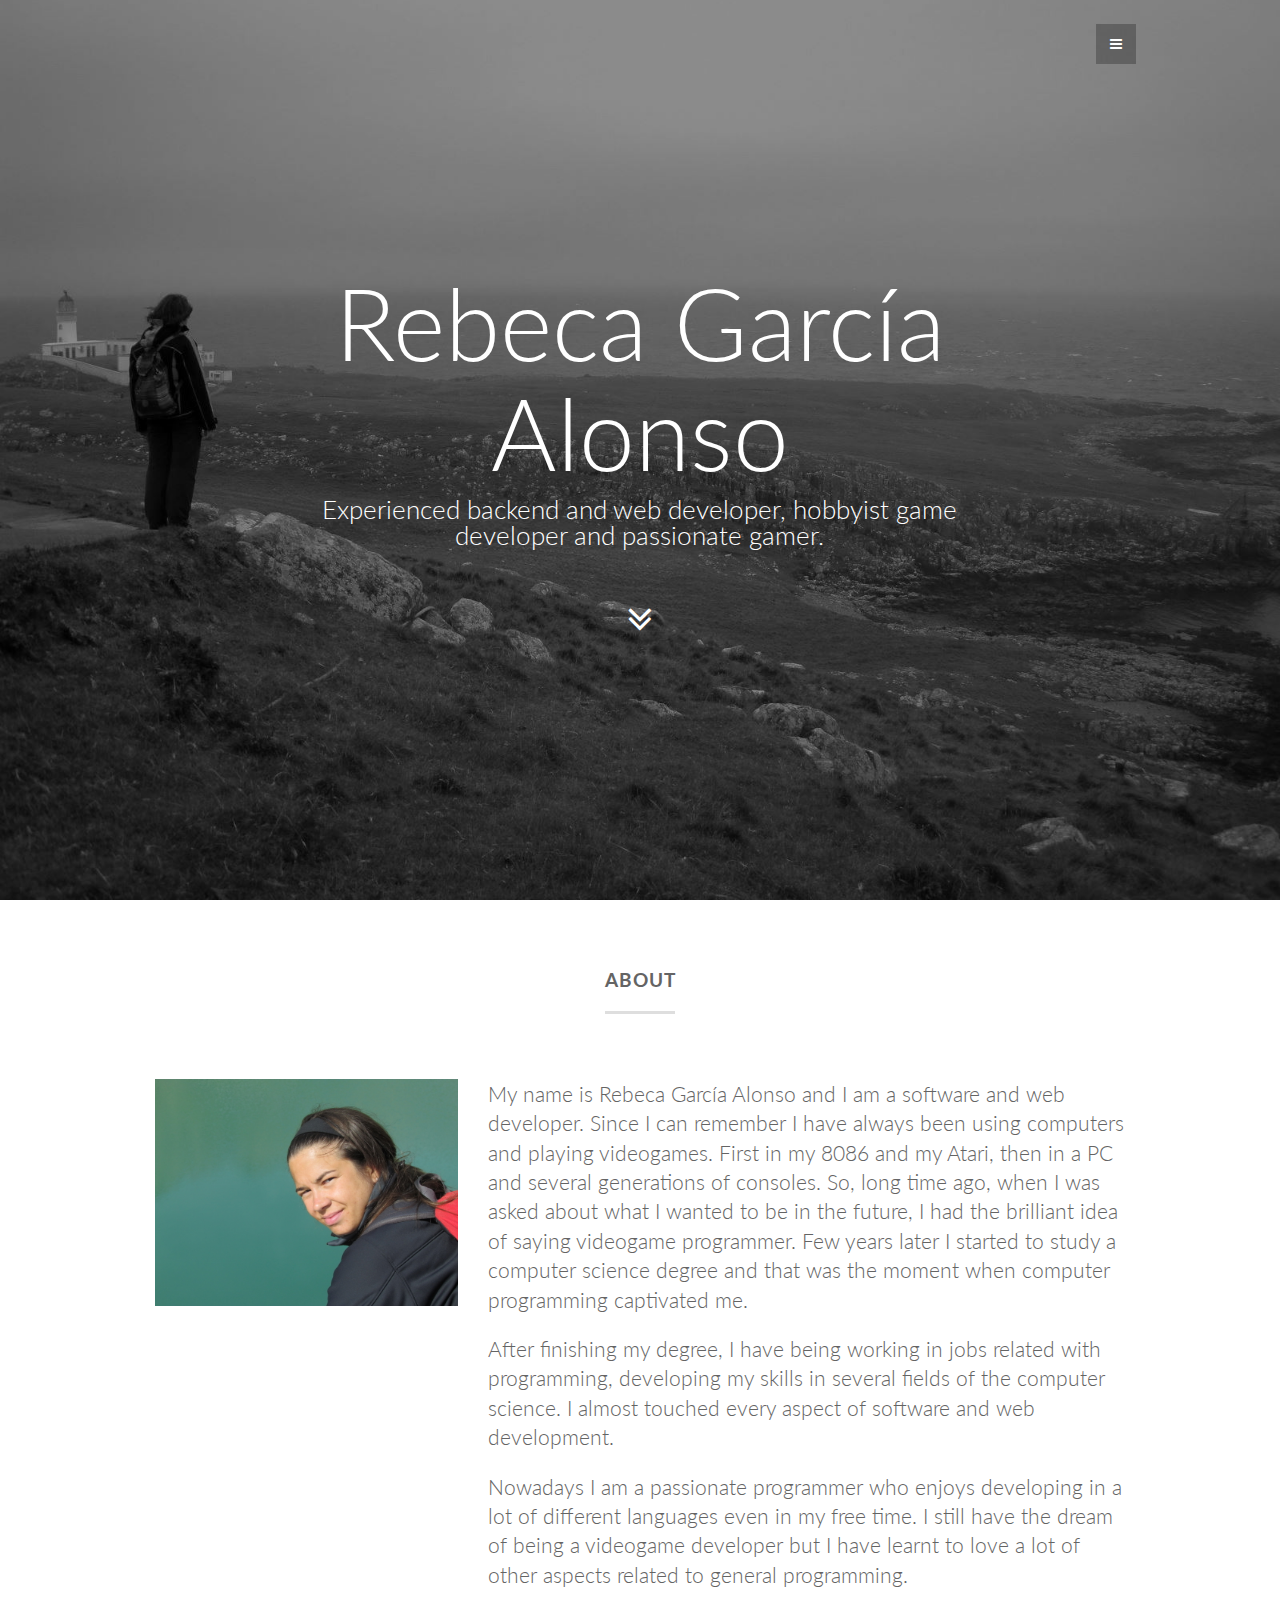
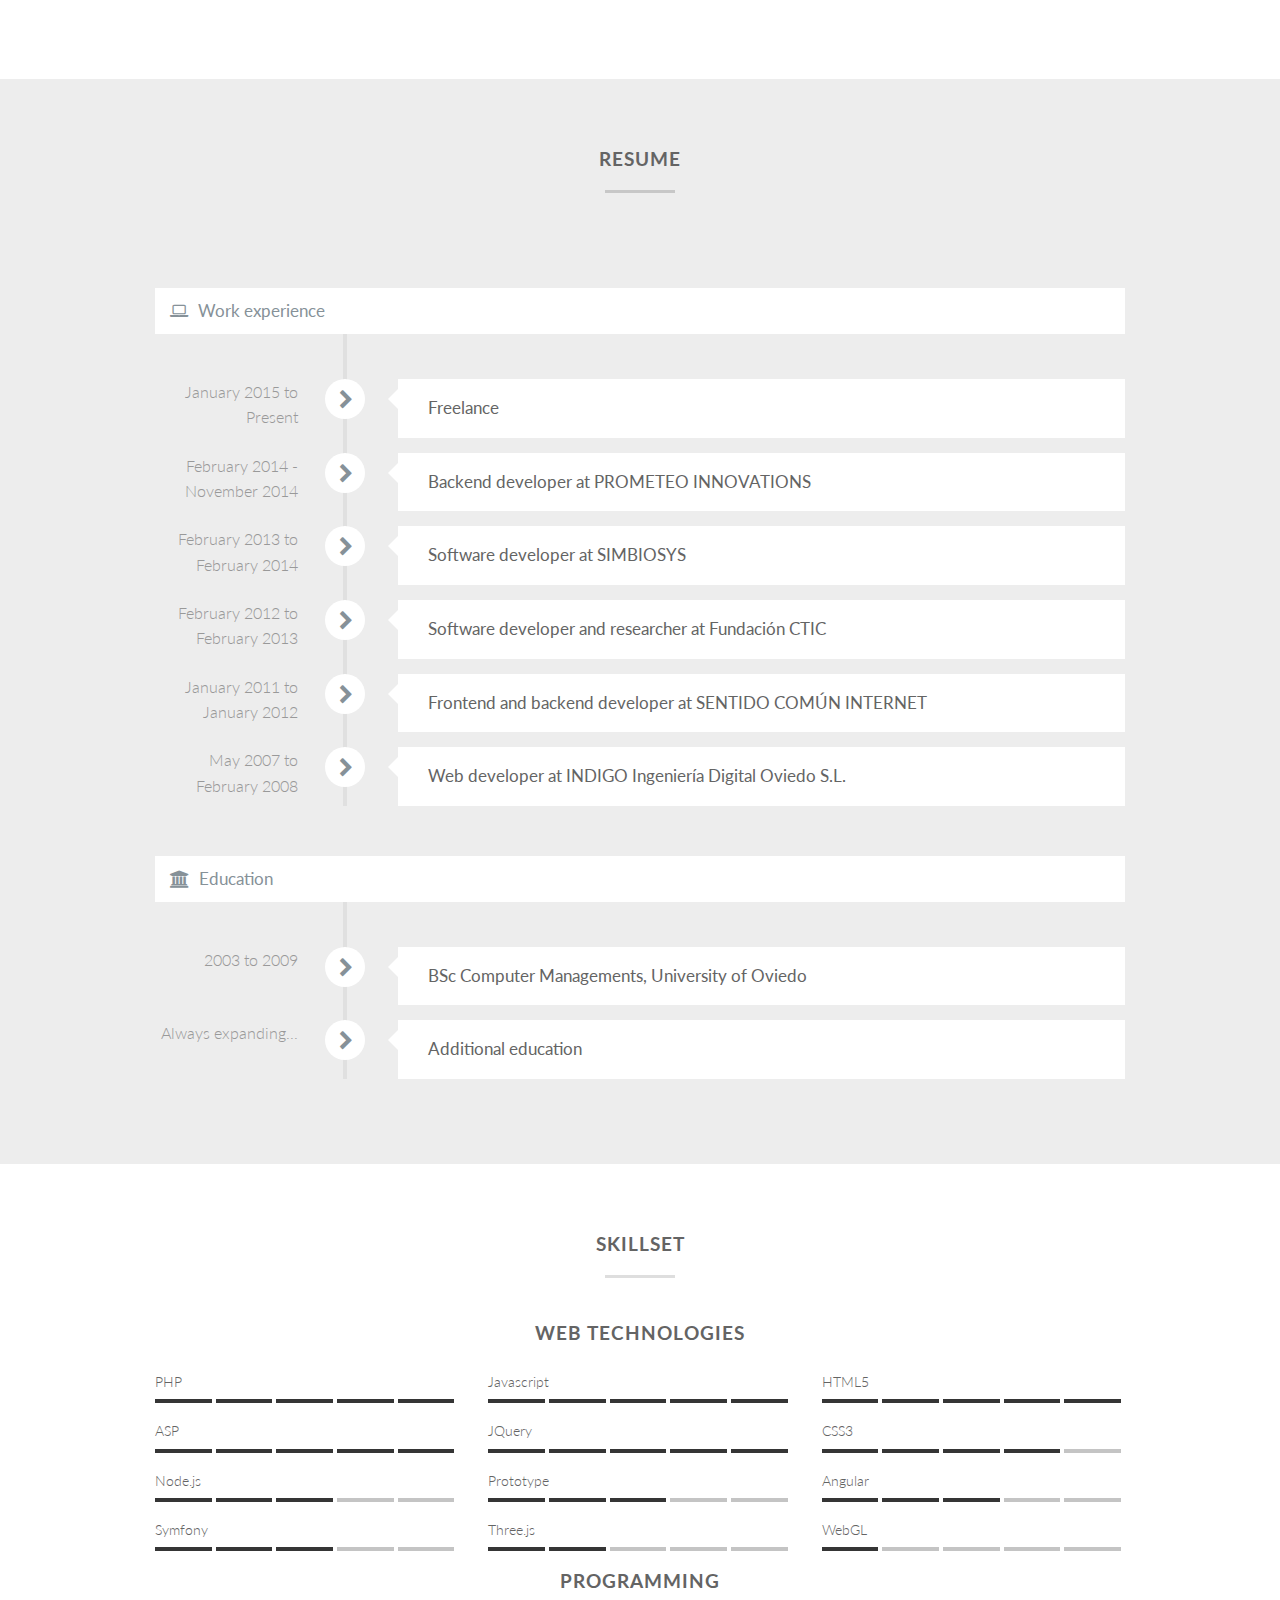
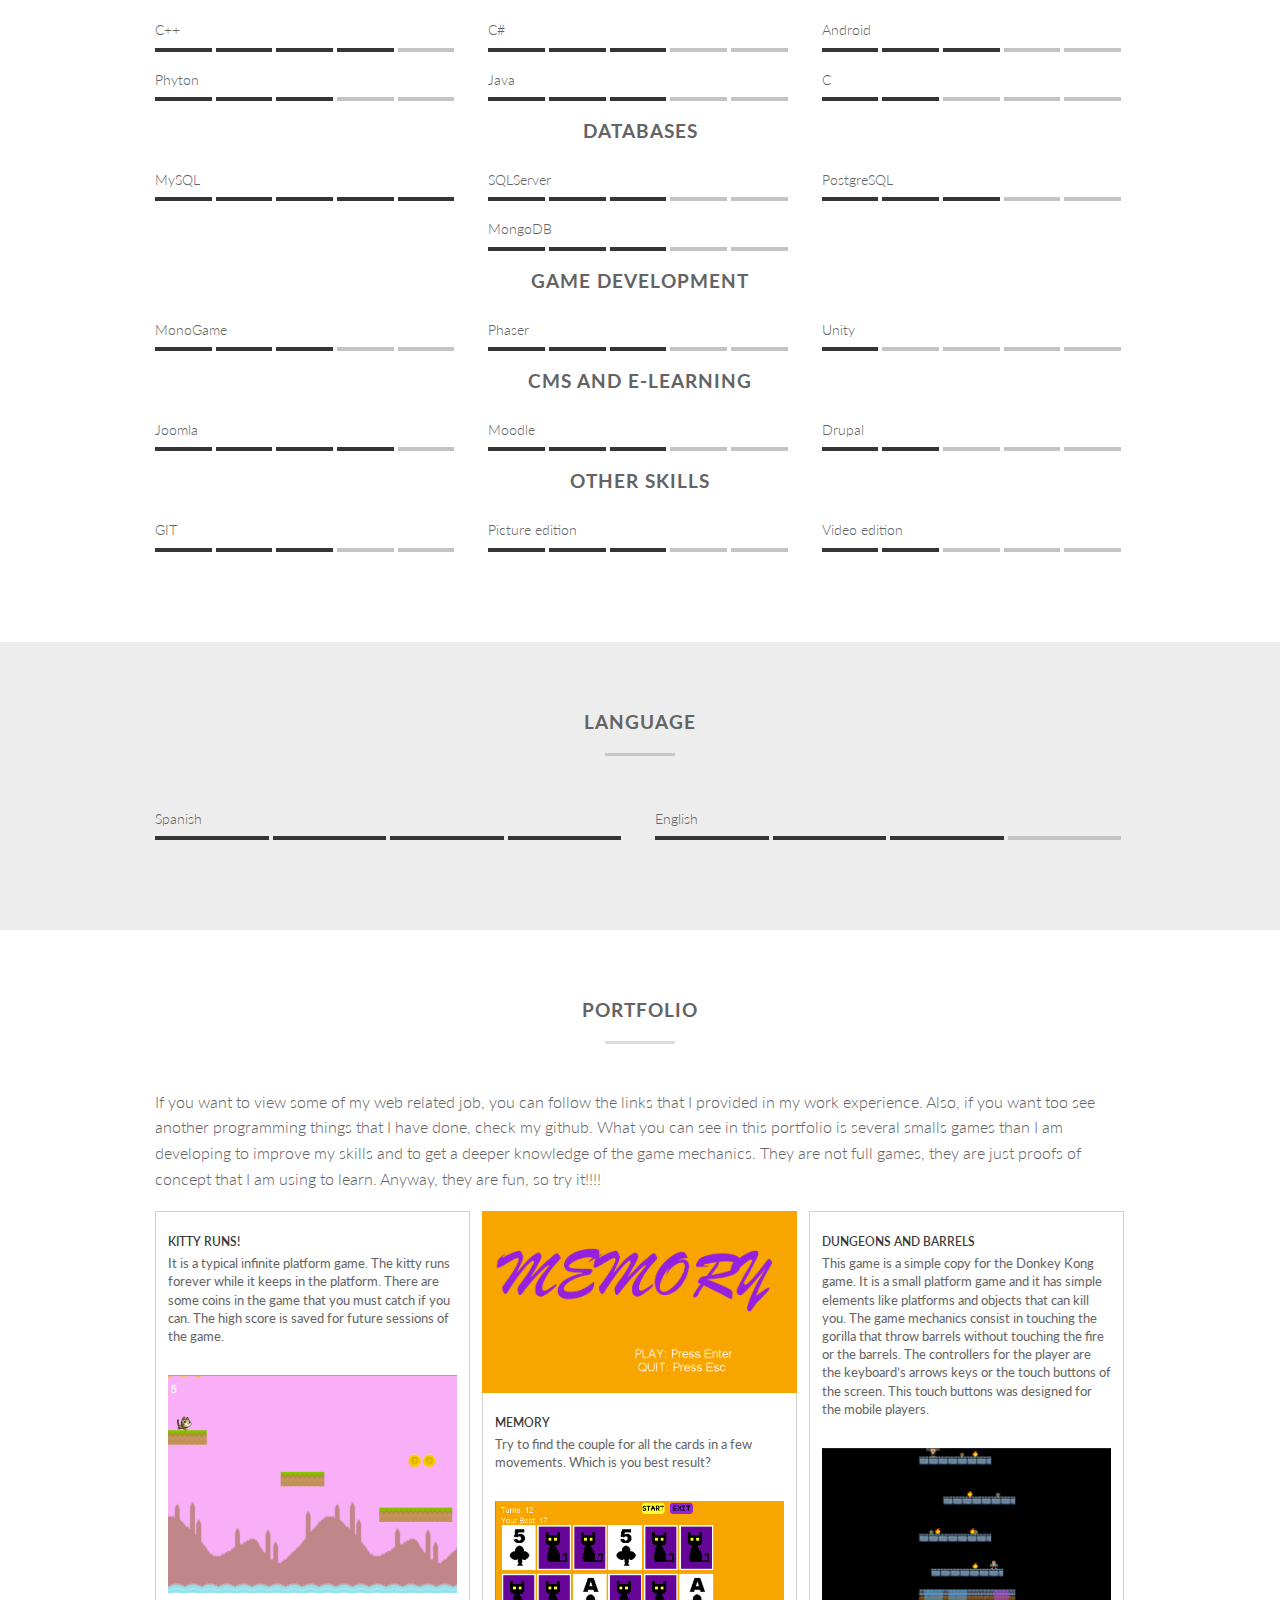
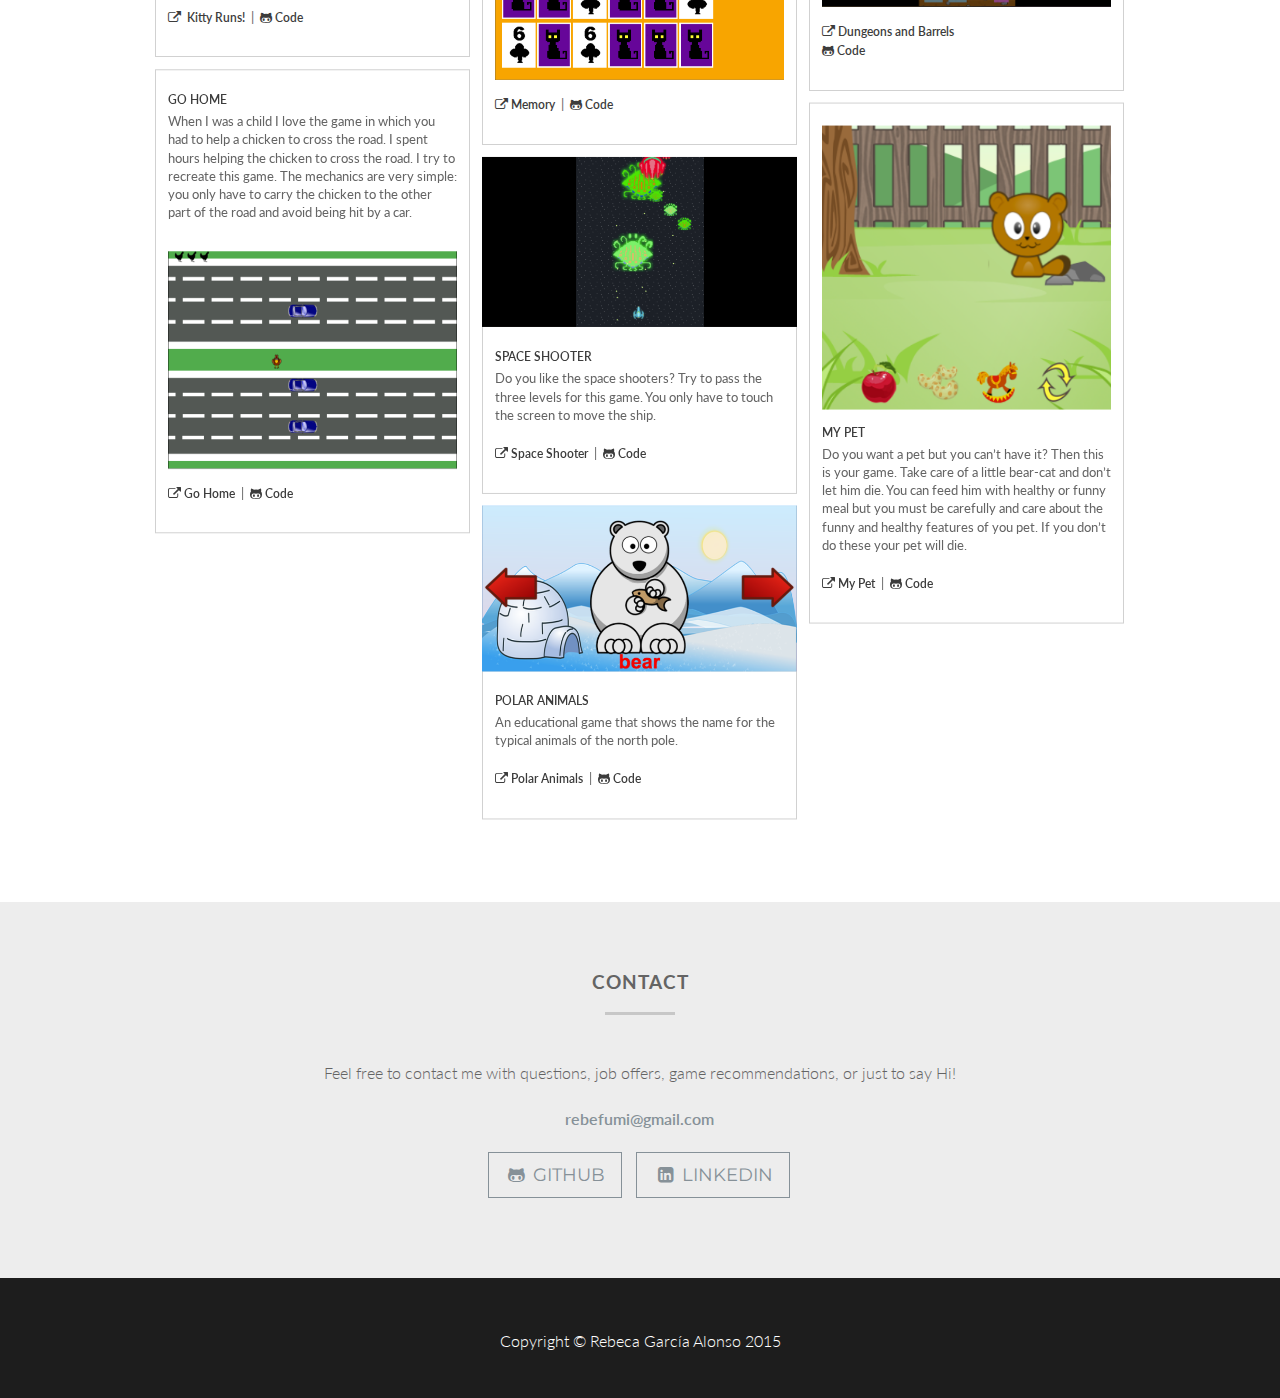
==== index.html @ d2afc7f6 "Portfolio section" ====
<!DOCTYPE html>
<html lang="en">

<head>
    <meta charset="utf-8">
    <meta http-equiv="X-UA-Compatible" content="IE=edge">
    <meta name="viewport" content="width=device-width, initial-scale=1">
    <meta name="description" content="">
    <meta name="author" content="">

    <title>Rebeca Garc&iacute;a Alonso Online CV</title>

    <!-- Bootstrap Core CSS -->
    <link href="css/bootstrap.min.css" rel="stylesheet">

    <!-- Custom CSS -->
    <link href="css/grayscale.css" rel="stylesheet">
    <link href="css/jasny-bootstrap.min.css" rel="stylesheet">

    <!-- Custom Fonts -->
    <link href="http://maxcdn.bootstrapcdn.com/font-awesome/4.3.0/css/font-awesome.min.css" rel="stylesheet"
          type="text/css">
    <link href="http://fonts.googleapis.com/css?family=Lora:400,700,400italic,700italic" rel="stylesheet"
          type="text/css">
    <link href="http://fonts.googleapis.com/css?family=Montserrat:400,700" rel="stylesheet" type="text/css">

    <!-- HTML5 Shim and Respond.js IE8 support of HTML5 elements and media queries -->
    <!-- WARNING: Respond.js doesn't work if you view the page via file:// -->
    <!--[if lt IE 9]>
    <script src="https://oss.maxcdn.com/libs/html5shiv/3.7.0/html5shiv.js"></script>
    <script src="https://oss.maxcdn.com/libs/respond.js/1.4.2/respond.min.js"></script>
    <![endif]-->
</head>

<body id="page-top" data-spy="scroll" data-target=".navbar-fixed-top">

<!-- Menu -->
<div class="navmenu navmenu-fixed-right offcanvas">
    <ul class="nav navmenu-nav">

        <li><a class="page-scroll" href="#main">Home</a></li>
        <li><a class="page-scroll" href="#about">About</a></li>
        <li><a class="page-scroll" href="#resume">Resume</a></li>
        <li><a class="page-scroll" href="#skills">Skills</a></li>
        <li><a class="page-scroll" href="#language">Language</a></li>
        <li><a class="page-scroll" href="#portfolio">Portfolio</a></li>
        <li><a class="page-scroll" href="#contact">Contact</a></li>

    </ul>
    <ul class="list-inline">
        <li><a href="https://es.linkedin.com/pub/rebeca-garc%C3%ADa-alonso/71/540/738" target="_blank"><i
                class="fa fa-linkedin"></i></a></li>
        <li><a href="https://github.com/rebefumi" target="_blank"><i class="fa fa-github"></i></a></li>
    </ul>
</div>


<!-- Intro Header -->
<header class="navbar intro-header">
    <div class="col-md-12">
        <a href="#" class="pull-right navbar-btn" id="menuToggle" data-toggle="offcanvas" data-target=".navmenu"
           data-canvas="body">
            <i class="fa fa-reorder"></i>
        </a>
    </div>

</header>

<!-- Main -->
<section class="main intro" id="main">
    <div class="intro-body">
        <div class="container">
            <div class="row">
                <div class="col-md-8 col-md-offset-2">
                    <h1 class="brand-heading">Rebeca García Alonso</h1>

                    <p class="intro-text">Experienced backend and web developer, hobbyist game developer and passionate
                        gamer.
                    </p>
                    <a href="#about" class="btn btn-circle page-scroll">
                        <i class="fa fa-angle-double-down animated"></i>
                    </a>
                </div>
            </div>
        </div>
    </div>
</section>

<!-- About -->
<section id="about" class="section section-solid-white">
    <div class="container">
        <div class="row">
            <div class="col-sm-12">
                <h3 class="section-title">About</h3>

                <div class="section-title-border"></div>
            </div>
        </div>

        <div class="row mt20">
            <div class="col-sm-4">
                <img src="img/about/1.JPG" class="img-responsive about-img"/>
            </div>
            <div class="col-sm-8">
                <p class="lead">
                    My name is Rebeca García Alonso and I am a software and web developer. Since I can remember I have
                    always been using computers and playing videogames. First in my 8086 and my Atari, then in a PC and
                    several generations of consoles. So, long time ago, when I was asked about what I wanted to be in
                    the future, I had the brilliant idea of saying videogame programmer. Few years later I started to
                    study a computer science degree and that was the moment when computer programming captivated me.
                </p>

                <p class="lead">
                    After finishing my degree, I have being working in jobs related with programming,
                    developing my
                    skills in several fields of the computer science. I almost touched every aspect of software and web
                    development.
                </p>

                <p class="lead">
                    Nowadays I am a passionate programmer who enjoys developing in a lot of different languages even in
                    my free time. I still have the dream of being a videogame developer but I have learnt to love a lot
                    of other aspects related to general programming.
                </p>
            </div>
        </div>
    </div>
</section>


<!-- Resume -->
<section id="resume" class="section section-solid">
    <div class="container">
        <div class="row">
            <div class="col-sm-12">
                <h3 class="section-title">Resume</h3>

                <div class="section-title-border"></div>
            </div>
        </div>
        <div class="row">
            <div class="col-sm-12">
                <ul class="timeline mt50">
                    <li>
                        <h3 class="tl-heading"><i class="fa fa-laptop"></i> Work experience</h3>
                    </li>
                    <li>
                        <time class="tl-time"><span>January 2015 to Present</span></time>
                        <div class="tl-icon" data-toggle="collapse" data-target="#toggle-0"><i
                                class="fa fa-chevron-right"></i></div>
                        <div class="tl-label">
                            <h4 data-toggle="collapse" data-target="#toggle-0">Freelance</h4>

                            <p id="toggle-0" class="collapse">
                                - <a href="http://virtuastur.com/" target="_blank">Virtuastur</a>: company involved in
                                virtual tours.<br>
                                Responsabilities: Integration with the front end, and development of the administration
                                side, using PHP.<br>
                                - <a href="http://www.efesoabogados.es/" target="_blank">Efeso abogados</a>: law firm
                                main web. <br> Responsibilities: Maintenance of the web page using HTML and Javascript.
                            </p>
                        </div>
                    </li>
                    <li>
                        <time class="tl-time"><span>February 2014 - November 2014</span></time>
                        <div class="tl-icon" data-toggle="collapse" data-target="#toggle-1"><i
                                class="fa fa-chevron-right"></i></div>
                        <div class="tl-label">
                            <h4 data-toggle="collapse" data-target="#toggle-1">Backend developer at
                                PROMETEO
                                INNOVATIONS</h4>

                            <p id="toggle-1" class="collapse">
                                <a href="http://www.prometeoinnovations.com" target="_blank">Company web</a><br>
                                Responsibilities: <br>
                                - Backend development with PHP and Symfony of a system that automatically creates
                                mobile applications. </p>
                        </div>
                    </li>
                    <li>
                        <time class="tl-time"><span>February 2013 to February 2014</span></time>
                        <div class="tl-icon" data-toggle="collapse" data-target="#toggle-2"><i
                                class="fa fa-chevron-right"></i></div>
                        <div class="tl-label">
                            <h4 data-toggle="collapse" data-target="#toggle-2">Software developer at
                                SIMBIOSYS
                            </h4>

                            <p id="toggle-2" class="collapse">
                                <a href="http://www.simbiosys.es/" target="_blank">Company web</a><br>
                                Responsabilities:<br>
                                - Web site of the Principado de Asturias Public TV and Radio Channel <a
                                    href="http://www.rtpa.es/" target="_blank">http://www.rtpa.es/</a><br>
                                Backend developed in PHP (Web Services).<br>
                                Client business logic with Javascript (JQuery).<br>
                                - Labcitycar <a href="http://www.labcitycar.info/" target="_blank">http://www.labcitycar.info/</a>:<br>
                                Customization of the e-learning platform Moodle, with the target of fitting the needs of
                                efficient driving lessons.<br>
                                Research and development of a system oriented to fix the GPS errors in car routes.
                                Developed with PHP and C. <br>
                                - Development of the corporative CMS using PHP.</p>
                        </div>
                    </li>
                    <li>
                        <time class="tl-time"><span>February 2012 to February 2013</span></time>
                        <div class="tl-icon" data-toggle="collapse" data-target="#toggle-3"><i
                                class="fa fa-chevron-right"></i></div>
                        <div class="tl-label">
                            <h4 data-toggle="collapse" data-target="#toggle-3">Software developer
                                and researcher at Fundación CTIC
                            </h4>

                            <p id="toggle-3" class="collapse">
                                <a href="http://www.fundacionctic.org" target="_blank">Company web</a><br>
                                Semantic Web Unit in the R&D Department.<br>
                                Resonsabilities:<br>
                                - Research about device independent visualization of statistical and
                                geographical information in HTML5 using several technologies and libraries: SVG, WebGL,
                                GoogleCharts,
                                GoogleMaps, Javascript, JQuery, Grails, HighCharts and D3.js<br>
                                - Development of the Tapinos project. Public repository: <a
                                    href="https://bitbucket.org/fundacionctic/tapinos-js" target="_blank">Tapinos</a>
                            </p>
                        </div>
                    </li>
                    <li>
                        <time class="tl-time"><span>January 2011 to January 2012</span></time>
                        <div class="tl-icon" data-toggle="collapse" data-target="#toggle-4"><i
                                class="fa fa-chevron-right"></i></div>
                        <div class="tl-label">
                            <h4 data-toggle="collapse" data-target="#toggle-4">Frontend and backend
                                developer at SENTIDO COMÚN
                                INTERNET
                            </h4>

                            <p id="toggle-4" class="collapse"><a href="http://www.sentidocomun.es/" target="_blank">Company
                                Web</a><br>
                                Responsabilities: Development and support of the real-state web portal for an important
                                bank (<a href="http://www.casaktua.com/" target="_blank">http://www.casaktua.com/</a>)
                                and its Intranet,
                                using ASP.<br>
                                Also development and support in other sites, as:<br>
                                <a href="http://www.mesenainmobiliaria.com/"
                                   target="_blank">http://www.mesenainmobiliaria.com/</a><br>
                                <a href="http://pjob.com/"
                                   target="_blank">http://pjob.com/</a>
                            </p>
                        </div>
                    </li>
                    <li>
                        <time class="tl-time"><span>May 2007 to February 2008</span></time>
                        <div class="tl-icon" data-toggle="collapse" data-target="#toggle-5"><i
                                class="fa fa-chevron-right"></i></div>
                        <div class="tl-label">
                            <h4 data-toggle="collapse" data-target="#toggle-5">Web developer at
                                INDIGO Ingeniería
                                Digital Oviedo S.L.</h4>

                            <p id="toggle-5" class="collapse"><a href="http://www.indigo.es/web/index.htm"
                                                                 target="_blank">Company web</a><br>
                                Responsibilities: Web sites development using PHP and Joomla.<br> For instance:
                                <a href="http://www.kiasa.es/"
                                   target="_blank">http://www.kiasa.es/</a></p>
                        </div>
                    </li>
                </ul>
                <ul class="timeline mt50">
                    <li>
                        <h3 class="tl-heading"><i class="fa fa-university"></i> Education</h3>
                    </li>
                    <li id="item-6">
                        <time class="tl-time"><span>2003 to 2009</span></time>
                        <div class="tl-icon" data-toggle="collapse" data-target="#toggle-6"><i
                                class="fa fa-chevron-right"></i></div>
                        <div class="tl-label">
                            <h4 data-toggle="collapse" data-target="#toggle-6">BSc Computer
                                Managements, University of Oviedo</h4>

                            <p id="toggle-6" class="collapse">Thesis: "Development of a Web application for students
                                self-assessment with interactive multiple choice test"</p>
                        </div>
                    </li>
                    <li>
                        <time class="tl-time"><span>Always expanding...</span></time>
                        <div class="tl-icon" data-toggle="collapse" data-target="#toggle-7"><i
                                class="fa fa-chevron-right"></i></div>
                        <div class="tl-label">
                            <h4 data-toggle="collapse" data-target="#toggle-7">Additional
                                education</h4>

                            <p id="toggle-7" class="collapse">
                                2015: Beginning Game Programming with C# (12 weeks), taught by Coursera, University of
                                Colorado System
                                <br>2015: Maps and the Geospatial Revolution (5 weeks), taught by Coursera,The
                                Pennsylvania State University
                                <br>2015: Programming Mobile Services for Android Handheld Systems: Concurrency (6
                                weeks), taught by Coursera, Vandelbilt University
                                <br>2015: An Introduction to Interactive Programming in Python (9 weeks), taught by
                                Coursera, Rice University
                                <br>2014: Programming Mobile Applications for Android Handheld Systems (8 weeks), taught
                                by Coursera, University of Maryland
                                <br>2014: Gamification (10 weeks), taught by Coursera, The Pennsylvania State
                                University.
                                <br>2014: Videogames Desing and Gamification (6 weeks), taught by Miriada X Online
                                Education.
                                <br>2013: PhoneGap Development (20 hours), taught by Nacho Marín.
                                <br>2013: Android Applications Development (10 weeks), taught by Miriada X Online
                                Education.
                                <br>2012: MongoBD Development (6 weeks), taught by 10gen Education.
                                <br>2006: Videogame Lab, taught by Javier Reyes, University of Oviedo
                                <br>2006: Course on Internet new generation, University of Oviedo (45h)
                                <br>2006: Educational videogame creation, University of Oviedo (45h)
                                <br>2005: Mathematics applied outside of the classroom, University of Oviedo (45 h)
                                <br>2004: Graphic videogame programming Course under MSDIRECTX9/C++, University of
                                Oviedo (45 h)
                                <br>2004: Vectorial graphics in multimedia surrounding with Macromedia Flash, University
                                of Oviedo (45 h)
                                <br>2002: Human Machine Interface (HMI) in web engineering (using Macromedia
                                Dreamweaver), University of Oviedo (45 h)
                                <br>2002: Businessman workshop, Gijón town hall
                            </p>
                        </div>
                    </li>
                </ul>
            </div>
        </div>
    </div>
</section>

<!-- Skills -->
<section id="skills" class="section section-solid-white">
    <div class="container">
        <div class="row">
            <div class="col-sm-12">
                <h3 class="section-title">Skillset</h3>

                <div class="section-title-border"></div>
            </div>
        </div>
        <div class="row">
            <h4 class="section-title">Web Technologies</h4>

            <div class="col-sm-4">
                <h5>PHP</h5>

                <div class="skill-bar">
                    <div class="skill-on"></div>
                    <div class="skill-on"></div>
                    <div class="skill-on"></div>
                    <div class="skill-on"></div>
                    <div class="skill-on"></div>
                </div>

                <h5>ASP</h5>

                <div class="skill-bar">
                    <div class="skill-on"></div>
                    <div class="skill-on"></div>
                    <div class="skill-on"></div>
                    <div class="skill-on"></div>
                    <div class="skill-on"></div>
                </div>

                <h5>Node.js</h5>

                <div class="skill-bar">
                    <div class="skill-on"></div>
                    <div class="skill-on"></div>
                    <div class="skill-on"></div>
                    <div class="skill-off"></div>
                    <div class="skill-off"></div>
                </div>

                <h5>Symfony</h5>

                <div class="skill-bar">
                    <div class="skill-on"></div>
                    <div class="skill-on"></div>
                    <div class="skill-on"></div>
                    <div class="skill-off"></div>
                    <div class="skill-off"></div>
                </div>

            </div>
            <div class="col-sm-4">
                <h5>Javascript</h5>

                <div class="skill-bar">
                    <div class="skill-on"></div>
                    <div class="skill-on"></div>
                    <div class="skill-on"></div>
                    <div class="skill-on"></div>
                    <div class="skill-on"></div>
                </div>

                <h5>JQuery</h5>

                <div class="skill-bar">
                    <div class="skill-on"></div>
                    <div class="skill-on"></div>
                    <div class="skill-on"></div>
                    <div class="skill-on"></div>
                    <div class="skill-on"></div>
                </div>


                <h5>Prototype</h5>

                <div class="skill-bar">
                    <div class="skill-on"></div>
                    <div class="skill-on"></div>
                    <div class="skill-on"></div>
                    <div class="skill-off"></div>
                    <div class="skill-off"></div>
                </div>

                <h5>Three.js</h5>

                <div class="skill-bar">
                    <div class="skill-on"></div>
                    <div class="skill-on"></div>
                    <div class="skill-off"></div>
                    <div class="skill-off"></div>
                    <div class="skill-off"></div>
                </div>

            </div>
            <div class="col-sm-4">
                <h5>HTML5</h5>

                <div class="skill-bar">
                    <div class="skill-on"></div>
                    <div class="skill-on"></div>
                    <div class="skill-on"></div>
                    <div class="skill-on"></div>
                    <div class="skill-on"></div>
                </div>

                <h5>CSS3</h5>

                <div class="skill-bar">
                    <div class="skill-on"></div>
                    <div class="skill-on"></div>
                    <div class="skill-on"></div>
                    <div class="skill-on"></div>
                    <div class="skill-off"></div>
                </div>

                <h5>Angular</h5>

                <div class="skill-bar">
                    <div class="skill-on"></div>
                    <div class="skill-on"></div>
                    <div class="skill-on"></div>
                    <div class="skill-off"></div>
                    <div class="skill-off"></div>
                </div>


                <h5>WebGL</h5>

                <div class="skill-bar">
                    <div class="skill-on"></div>
                    <div class="skill-off"></div>
                    <div class="skill-off"></div>
                    <div class="skill-off"></div>
                    <div class="skill-off"></div>
                </div>
            </div>
        </div>
        <div class="row">
            <h4 class="section-title">Programming</h4>

            <div class="col-sm-4">
                <h5>C++</h5>

                <div class="skill-bar">
                    <div class="skill-on"></div>
                    <div class="skill-on"></div>
                    <div class="skill-on"></div>
                    <div class="skill-on"></div>
                    <div class="skill-off"></div>
                </div>

                <h5>Phyton</h5>

                <div class="skill-bar">
                    <div class="skill-on"></div>
                    <div class="skill-on"></div>
                    <div class="skill-on"></div>
                    <div class="skill-off"></div>
                    <div class="skill-off"></div>
                </div>
            </div>
            <div class="col-sm-4">
                <h5>C#</h5>

                <div class="skill-bar">
                    <div class="skill-on"></div>
                    <div class="skill-on"></div>
                    <div class="skill-on"></div>
                    <div class="skill-off"></div>
                    <div class="skill-off"></div>
                </div>

                <h5>Java</h5>

                <div class="skill-bar">
                    <div class="skill-on"></div>
                    <div class="skill-on"></div>
                    <div class="skill-on"></div>
                    <div class="skill-off"></div>
                    <div class="skill-off"></div>
                </div>
            </div>
            <div class="col-sm-4">
                <h5>Android</h5>

                <div class="skill-bar">
                    <div class="skill-on"></div>
                    <div class="skill-on"></div>
                    <div class="skill-on"></div>
                    <div class="skill-off"></div>
                    <div class="skill-off"></div>
                </div>

                <h5>C</h5>

                <div class="skill-bar">
                    <div class="skill-on"></div>
                    <div class="skill-on"></div>
                    <div class="skill-off"></div>
                    <div class="skill-off"></div>
                    <div class="skill-off"></div>
                </div>

            </div>
        </div>
        <div class="row">
            <h4 class="section-title">Databases</h4>

            <div class="col-sm-4">
                <h5>MySQL</h5>

                <div class="skill-bar">
                    <div class="skill-on"></div>
                    <div class="skill-on"></div>
                    <div class="skill-on"></div>
                    <div class="skill-on"></div>
                    <div class="skill-on"></div>
                </div>
            </div>
            <div class="col-sm-4">
                <h5>SQLServer</h5>

                <div class="skill-bar">
                    <div class="skill-on"></div>
                    <div class="skill-on"></div>
                    <div class="skill-on"></div>
                    <div class="skill-off"></div>
                    <div class="skill-off"></div>
                </div>

                <h5>MongoDB</h5>

                <div class="skill-bar">
                    <div class="skill-on"></div>
                    <div class="skill-on"></div>
                    <div class="skill-on"></div>
                    <div class="skill-off"></div>
                    <div class="skill-off"></div>
                </div>
            </div>
            <div class="col-sm-4">
                <h5>PostgreSQL</h5>

                <div class="skill-bar">
                    <div class="skill-on"></div>
                    <div class="skill-on"></div>
                    <div class="skill-on"></div>
                    <div class="skill-off"></div>
                    <div class="skill-off"></div>
                </div>
            </div>
        </div>
        <div class="row">
            <h4 class="section-title">Game Development</h4>

            <div class="col-sm-4">
                <h5>MonoGame</h5>

                <div class="skill-bar">
                    <div class="skill-on"></div>
                    <div class="skill-on"></div>
                    <div class="skill-on"></div>
                    <div class="skill-off"></div>
                    <div class="skill-off"></div>
                </div>
            </div>
            <div class="col-sm-4">
                <h5>Phaser</h5>

                <div class="skill-bar">
                    <div class="skill-on"></div>
                    <div class="skill-on"></div>
                    <div class="skill-on"></div>
                    <div class="skill-off"></div>
                    <div class="skill-off"></div>
                </div>


            </div>
            <div class="col-sm-4">
                <h5>Unity</h5>

                <div class="skill-bar">
                    <div class="skill-on"></div>
                    <div class="skill-off"></div>
                    <div class="skill-off"></div>
                    <div class="skill-off"></div>
                    <div class="skill-off"></div>
                </div>
            </div>
        </div>
        <div class="row">
            <h4 class="section-title">CMS and E-Learning</h4>

            <div class="col-sm-4">
                <h5>Joomla</h5>

                <div class="skill-bar">
                    <div class="skill-on"></div>
                    <div class="skill-on"></div>
                    <div class="skill-on"></div>
                    <div class="skill-on"></div>
                    <div class="skill-off"></div>
                </div>
            </div>
            <div class="col-sm-4">
                <h5>Moodle</h5>

                <div class="skill-bar">
                    <div class="skill-on"></div>
                    <div class="skill-on"></div>
                    <div class="skill-on"></div>
                    <div class="skill-off"></div>
                    <div class="skill-off"></div>
                </div>


            </div>
            <div class="col-sm-4">
                <h5>Drupal</h5>

                <div class="skill-bar">
                    <div class="skill-on"></div>
                    <div class="skill-on"></div>
                    <div class="skill-off"></div>
                    <div class="skill-off"></div>
                    <div class="skill-off"></div>
                </div>
            </div>
        </div>
        <div class="row">
            <h4 class="section-title">Other Skills</h4>

            <div class="col-sm-4">
                <h5>GIT</h5>

                <div class="skill-bar">
                    <div class="skill-on"></div>
                    <div class="skill-on"></div>
                    <div class="skill-on"></div>
                    <div class="skill-off"></div>
                    <div class="skill-off"></div>
                </div>
            </div>
            <div class="col-sm-4">
                <h5>Picture edition</h5>

                <div class="skill-bar">
                    <div class="skill-on"></div>
                    <div class="skill-on"></div>
                    <div class="skill-on"></div>
                    <div class="skill-off"></div>
                    <div class="skill-off"></div>
                </div>


            </div>
            <div class="col-sm-4">
                <h5>Video edition</h5>

                <div class="skill-bar">
                    <div class="skill-on"></div>
                    <div class="skill-on"></div>
                    <div class="skill-off"></div>
                    <div class="skill-off"></div>
                    <div class="skill-off"></div>
                </div>
            </div>
        </div>
    </div>
</section>

<!-- Language -->
<section id="language" class="section section-solid">
    <div class="container">
        <div class="row">
            <div class="col-sm-12">
                <h3 class="section-title">Language</h3>

                <div class="section-title-border"></div>
            </div>
        </div>
        <div class="row">
            <div class="col-sm-6">
                <h5>Spanish</h5>

                <div class="skill-bar">
                    <div class="skill-on"></div>
                    <div class="skill-on"></div>
                    <div class="skill-on"></div>
                    <div class="skill-on"></div>
                </div>
            </div>
            <div class="col-sm-6">
                <h5>English</h5>

                <div class="skill-bar">
                    <div class="skill-on"></div>
                    <div class="skill-on"></div>
                    <div class="skill-on"></div>
                    <div class="skill-off"></div>
                </div>
            </div>
        </div>
    </div>
</section>

<!-- Portfolio -->

<section id="portfolio" class="section section-solid-white">
    <div class="container">
        <div class="row">
            <div class="col-sm-12">
                <h3 class="section-title">Portfolio</h3>

                <div class="section-title-border"></div>
            </div>
        </div>
        <div class="row">
            <div class="col-sm-12">
                <p>If you want to view some of my web related job, you can follow the links that I provided in my work experience. Also, if you want too see another programming things that I have done, check my github. What you can see in this portfolio is several smalls games than I am developing to improve my skills and to get a
                    deeper knowledge of the game mechanics. They are not full games, they are just proofs of concept
                    that I am using to learn.
                    Anyway, they are fun, so try it!!!!</p>
            </div>
        </div>

            <div id = "projects">
                <div class="project-sizer"></div>

                <div class="project-item">
                    <div class="project-details">
                        <h4><a href="https://rebefumi.herokuapp.com/kittyRuns/index.html" target="_blank">Kitty Runs!</a></h4>

                        <p>
                            It is a typical infinite platform game. The kitty runs forever while it keeps in the
                            platform. There are some coins in the game that you must catch if you can. The high score is
                            saved for future sessions of the game.
                        </p>
                        <img src="img/portfolio/kitty_runs.png" alt="Kitty Runs Game">

                        <p class="project-links">
                            <a href="https://rebefumi.herokuapp.com/kittyRuns/index.html" target="_blank">
                                <i class="fa fa-external-link "></i>&nbsp; Kitty Runs!
                            </a>&nbsp;|&nbsp;
                            <a href="https://github.com/rebefumi/Games/tree/master/JavaScript/kittyRuns" target="_blank">
                                <i class="fa fa-github-alt"></i>&nbsp;Code
                            </a>
                        </p>
                    </div>
                </div>

                <div class="project-item">
                    <img src="img/portfolio/memory_1.png" alt="Memory Home">
                    <div class="project-details">
                        <h4><a href="https://rebefumi.herokuapp.com/Memory/index.htm" target="_blank">Memory</a></h4>

                        <p>
                            Try to find the couple for all the cards in a few movements. Which is you best result?
                        </p>
                        <img src="img/portfolio/memory_2.png" alt="Memory Game">
                        <p class="project-links">
                            <a href="https://rebefumi.herokuapp.com/Memory/index.htm" target="_blank">
                                <i class="fa fa-external-link "></i>&nbsp;Memory
                            </a>&nbsp;|&nbsp;
                            <a href="https://github.com/rebefumi/Games/tree/master/MonoGame/Memory" target="_blank">
                                <i class="fa fa-github-alt"></i>&nbsp;Code
                            </a>
                        </p>
                    </div>
                </div>

                <div class="project-item">
                    <div class="project-details">
                        <h4><a href="https://rebefumi.herokuapp.com/dungeonsAndBarrels/index.html" target="_blank">Dungeons
                            and Barrels</a></h4>

                        <p>
                            This game is a simple copy for the Donkey Kong game. It is a small platform game and it has
                            simple elements like platforms and objects that can kill you. The game mechanics consist in
                            touching the gorilla that throw barrels without touching the fire or the barrels. The
                            controllers for the player are the keyboard’s arrows keys or the touch buttons of the
                            screen. This touch buttons was designed for the mobile players.
                        </p>
                        <img src="img/portfolio/dungeons_and_barrels.png" alt="Dungeons and Barrels Game">
                        <p class="project-links">
                            <a href="https://rebefumi.herokuapp.com/dungeonsAndBarrels/index.html" target="_blank">
                                <i class="fa fa-external-link "></i>&nbsp;Dungeons and Barrels
                            </a> <br>
                            <a href="https://github.com/rebefumi/Games/tree/master/JavaScript/dungeonsAndBarrels" target="_blank">
                                <i class="fa fa-github-alt"></i>&nbsp;Code
                            </a>
                        </p>
                    </div>
                </div>

                <div class="project-item">
                    <div class="project-details">
                        <h4><a href="https://rebefumi.herokuapp.com/goHome/index.html" target="_blank"></a>Go Home</h4>
                        <p>
                            When I was a child I love the game in which you had to help a chicken to cross the road. I
                            spent hours helping the chicken to cross the road. I try to recreate this game. The
                            mechanics are very simple: you only have to carry the chicken to the other part of the road
                            and avoid being hit by a car.
                        </p>
                        <img src="img/portfolio/go_home.png" alt="Go Home Game">
                        <p class="project-links">
                            <a href="https://rebefumi.herokuapp.com/goHome/index.html" target="_blank">
                                <i class="fa fa-external-link "></i>&nbsp;Go Home
                            </a>&nbsp;|&nbsp;
                            <a href="https://github.com/rebefumi/Games/tree/master/JavaScript/spaceShooter" target="_blank">
                                <i class="fa fa-github-alt"></i>&nbsp;Code
                            </a>
                        </p>
                    </div>
                </div>

                <div class="project-item">
                    <div class="project-details">
                        <img src="img/portfolio/my_pet.png" alt="Go Home Game">
                        <h4><a href="https://rebefumi.herokuapp.com/virtualPet/index.html" target="_blank">My Pet</a>
                        </h4>

                        <p>
                            Do you want a pet but you can’t have it? Then this is your game. Take care of a little
                            bear-cat and don’t let him die. You can feed him with healthy or funny meal but you must be
                            carefully and care about the funny and healthy features of you pet. If you don’t do these
                            your pet will die.
                        </p>

                        <p class="project-links">
                            <a href="https://rebefumi.herokuapp.com/virtualPet/index.html" target="_blank">
                                <i class="fa fa-external-link"></i>&nbsp;My Pet
                            </a>&nbsp;|&nbsp;
                            <a href="https://github.com/rebefumi/Games/tree/master/JavaScript/virtualPet" target="_blank">
                                <i class="fa fa-github-alt"></i>&nbsp;Code
                            </a>
                        </p>
                    </div>
                </div>

                <div class="project-item">
                    <img src="img/portfolio/space_shooter.png"
                         alt="Space Shooter Game">

                    <div class="project-details">
                        <h4><a href="https://rebefumi.herokuapp.com/spaceShooter/index.html" target="_blank">SPACE
                            SHOOTER</a></h4>

                        <p>
                            Do you like the space shooters? Try to pass the three levels for this game. You only have to
                            touch the screen to move the ship.
                        </p>

                        <p class="project-links">
                            <a href="#" target="_blank">
                                <i class="fa fa-external-link"></i>&nbsp;Space Shooter
                            </a>&nbsp;|&nbsp;
                            <a href="https://github.com/rebefumi/Games/tree/master/JavaScript/spaceShooter" target="_blank">
                                <i class="fa fa-github-alt"></i>&nbsp;Code
                            </a>
                        </p>
                    </div>
                </div>

                <div class="project-item">
                    <img src="img/portfolio/polar_animals.png" alt="Polar Animals Game">
                    <div class="project-details">
                        <h4><a href="https://rebefumi.herokuapp.com/polarAnimals/index.html" target="_blank"></a>Polar
                            Animals</h4>

                        <p>
                            An educational game that shows the name for the typical animals of the north pole.
                        </p>

                        <p class="project-links">
                            <a href="https://rebefumi.herokuapp.com/polarAnimals/index.html" target="_blank">
                                <i class="fa fa-external-link "></i>&nbsp;Polar Animals
                            </a>&nbsp;|&nbsp;
                            <a href="https://github.com/rebefumi/Games/tree/master/JavaScript/polarAnimals" target="_blank">
                                <i class="fa fa-github-alt"></i>&nbsp;Code
                            </a>
                        </p>
                    </div>
                </div>

        </div>
    </div>
</section>

<!-- Contact Section -->
<section id="contact" class="section section-solid">
    <div class="container">
        <div class="row">
            <div class="col-sm-12">
                <h3 class="section-title">Contact</h3>

                <div class="section-title-border"></div>
            </div>
        </div>
        <div class="row">
            <div class="col-sm-8 col-lg-offset-2 contact-center">

                <p>Feel free to contact me with questions, job offers, game recommendations, or just to say Hi!</p>

                <p><a href="mailto:rebefumi@gmail.com">rebefumi@gmail.com</a></p>
            </div>
        </div>
        <div class="row">
            <div class="col-sm-6 col-lg-offset-4 contact-center-buttons">
                <ul class="list-inline banner-social-buttons">
                    <li>
                        <a href="https://github.com/rebefumi" target="_blank" class="btn btn-default btn-lg"><i
                                class="fa fa-github-alt fa-fw"></i> <span class="network-name">Github</span></a>
                    </li>
                    <li>
                        <a href="https://es.linkedin.com/pub/rebeca-garc%C3%ADa-alonso/71/540/738"
                           class="btn btn-default btn-lg" target="_blank"><i
                                class="fa fa-linkedin-square fa-fw"></i> <span class="network-name">Linkedin</span></a>
                    </li>
                </ul>
            </div>
        </div>
    </div>
    </div>
    </div>
</section>


<!-- Footer -->
<footer>
    <div class="container text-center">
        <p>Copyright &copy; Rebeca Garc&iacute;a Alonso 2015</p>
    </div>
</footer>

<!-- jQuery -->
<script src="js/jquery.js"></script>

<!-- Bootstrap Core JavaScript -->
<script src="js/bootstrap.min.js"></script>

<!-- Plugin JavaScript -->
<script src="js/jquery.easing.min.js"></script>

<!-- Menu outside canvas -->
<script src="js/jasny-bootstrap.min.js"></script>

<!-- Cascading grid layout -->
<script src="js/masonry.pkgd.min.js"></script>

<!-- Load Images -->
<script src="js/imagesloaded.pkgd.min.js"></script>

<!-- Custom Theme JavaScript -->
<script src="js/grayscale.js"></script>


</body>

</html>
---- css/grayscale.css ----
@import url(http://fonts.googleapis.com/css?family=Lato:300,400,700,900);
::selection {
    color:#fff;
    background:#696969;
}

::-moz-selection {
    color:#fff;
    background:#696969;
}

html {
    height:100%;
    -ms-text-size-adjust:100%;
    -webkit-text-size-adjust:100%;
}

body {
    position:relative;
    height:100%;
    max-width:100%;
    background:#2c2c2c;
    font-family:Lato, sans-serif;
    font-weight:300;
    font-size:16px;
    color:#fff;
    line-height:1.6em;
    padding-left:0!important;
    -webkit-font-smoothing:antialiased;
    -moz-osx-font-smoothing:grayscale;
    -webkit-overflow-scrolling:touch;
}

h1, h2, h3, h4, h5, h6 {
    font-family:Lato, sans-serif;
    font-weight:300;
    color:#fff;
}

h1 {
    font-size:40px;
}

h3 {
    font-weight:400;
}

h4 {
    font-weight:400;
    font-size:20px;
}

p {
    margin-bottom:20px;
    font-size:16px;
}

a {
    color:#869198;
    font-weight: 600;
    word-wrap:break-word;
    -webkit-transition:color .1s ease-in, background .1s ease-in;
    -moz-transition:color .1s ease-in, background .1s ease-in;
    -ms-transition:color .1s ease-in, background .1s ease-in;
    -o-transition:color .1s ease-in, background .1s ease-in;
    transition:color .1s ease-in, background .1s ease-in;
}

ul {
    list-style-type:square;
}

a:focus, a:hover {
    color:#99a2a9;
    text-decoration:none;
    outline:0;
}

a:after, a:before {
    -webkit-transition:color .1s ease-in, background .1s ease-in;
    -moz-transition:color .1s ease-in, background .1s ease-in;
    -ms-transition:color .1s ease-in, background .1s ease-in;
    -o-transition:color .1s ease-in, background .1s ease-in;
    transition:color .1s ease-in, background .1s ease-in;
}

.mt20 {
    margin-top:20px;
}

.mt30 {
    margin-top:30px;
}

.mt40 {
    margin-top:40px;
}

.mt50 {
    margin-top:50px;
}

.mt60 {
    margin-top:60px;
}

.mt70 {
    margin-top:70px;
}

.light {
    font-weight: 400;
}

@media(min-width:768px) {
    .navbar-custom {
        padding: 20px 0;
        border-bottom: 0;
        letter-spacing: 1px;
        background: 0 0;
        -webkit-transition: background .5s ease-in-out,padding .5s ease-in-out;
        -moz-transition: background .5s ease-in-out,padding .5s ease-in-out;
        transition: background .5s ease-in-out,padding .5s ease-in-out;
    }

    .navbar-custom.top-nav-collapse {
        padding: 0;
        border-bottom: 1px solid rgba(255,255,255,.3);
        background: #000;
    }
}

.intro-header {
    width:100%;
    height:70px;
    display:block;
    padding-left:5%;
    padding-right:5%;
    position:absolute;
    margin-top:15px;
    z-index:2001;
}

@media (min-width:768px) {
    .intro-header {
        padding-left:10%;
        padding-right:10%;
    }

}.intro-header .col-md-6:first-child {
     float:left;
 }
/***** Menu ******/
@media (min-width:1200px) {
    .container {
        width:1000px;
    }

}.navmenu .list-inline {
     margin-left:30px;
 }

.navmenu .navmenu-nav {
    margin-top: 40px;
}

.nav>li>a {
    position:relative;
    display:block;
    padding:4px 15px 5px 35px;
    font-size:12px;
    text-transform:uppercase;
    font-weight:700;
    color:#9a9a9a;
}

.nav>li>a:focus, .nav>li>a:hover {
    background-color:transparent;
}

.navbar-default {
    background-color:#fff;
}

.navbar-offcanvas, .navmenu-fixed-right {
    border-width:0;
    background:#1d1d1d;
}

.nav .open>a, .nav .open>a:focus, .nav .open>a:hover, .navmenu-nav.dropdown-menu {
    background-color:transparent;
    color:#fff;
}

.nav .open>a .caret, .nav .open>a:focus .caret, .nav .open>a:hover .caret, .navmenu-nav.dropdown-menu .caret {
    -webkit-transform:rotate(180deg);
    -moz-transform:rotate(180deg);
    -o-transform:rotate(180deg);
    -ms-transform:rotate(180deg);
    transform:rotate(180deg);
    margin-bottom:3px;
}

.nav .open>a .active, .nav .open>a:focus .active, .nav .open>a:hover .active, .navmenu-nav.dropdown-menu .active {
    border-left:3px solid #fff;
    padding:4px 42px;
    color:#9a9a9a;
}

.navmenu-nav .active {
    border-left:3px solid #fff;
}

.navmenu-nav .active a {
    padding:4px 32px;
    color:#9a9a9a;
}

#menuToggle {
    display:block;
    text-align:center;
    font-size:14px;
    color:#fff;
    width:40px;
    height:40px;
    line-height:40px;
    cursor:pointer;
    background:rgba(0, 0, 0, .25);
    -webkit-transition:all .1s ease-in-out;
    -moz-transition:all .1s ease-in-out;
    -ms-transition:all .1s ease-in-out;
    -o-transition:all .1s ease-in-out;
    transition:all .1s ease-in-out;
}

#menuToggle:hover {
    color:#fff;
    background:rgba(0, 0, 0, .2);
    -webkit-transition:all .1s ease-in-out;
    -moz-transition:all .1s ease-in-out;
    -ms-transition:all .1s ease-in-out;
    -o-transition:all .1s ease-in-out;
    transition:all .1s ease-in-out;
}


.dropdown-menu {
    -webkit-transition:all .3s ease;
    -moz-transition:all .3s ease;
    -ms-transition:all .3s ease;
    -o-transition:all .3s ease;
    transition:all .3s ease;
}

.dropdown-menu>li>a:focus, .dropdown-menu>li>a:hover {
    color:#9a9a9a;
    background-color:transparent;
}

.dropdown-menu>li>a {
    color:#686868;
    font-size:12px;
    padding:4px 45px;
}

/***** End Menu *****/

.intro {
    display: table;
    width: 100%;
    height: auto;
    padding: 40px 0;
    text-align: center;
    color: #fff;
    background: url(../img/intro-bg.jpg) no-repeat bottom center scroll;
    background-color: #000;
    -webkit-background-size: cover;
    -moz-background-size: cover;
    background-size: cover;
    -o-background-size: cover;
}

.intro .intro-body {
    display: table-cell;
    vertical-align: middle;
}

.intro .intro-body .brand-heading {
    font-size: 40px;
}

.intro .intro-body .intro-text {
    font-size: 18px;
}

@media(min-width:768px) {
    .intro {
        height: 100%;
        padding: 0;
    }

    .intro .intro-body .brand-heading {
        font-size: 100px;
    }

    .intro .intro-body .intro-text {
        font-size: 26px;
    }
}

.btn-circle {
    width: 70px;
    height: 70px;
    margin-top: 15px;
    padding: 7px 16px;
    font-size: 40px;
    color: #fff;
    background: 0 0;
    -webkit-transition: background .3s ease-in-out;
    -moz-transition: background .3s ease-in-out;
    transition: background .3s ease-in-out;
}

.btn-circle:hover,
.btn-circle:focus {
    outline: 0;
    color: #fff;
    background: rgba(255,255,255,.1);
}

.btn-circle i.animated {
    -webkit-transition-property: -webkit-transform;
    -webkit-transition-duration: 1s;
    -moz-transition-property: -moz-transform;
    -moz-transition-duration: 1s;
}

.btn-circle:hover i.animated {
    -webkit-animation-name: pulse;
    -moz-animation-name: pulse;
    -webkit-animation-duration: 1.5s;
    -moz-animation-duration: 1.5s;
    -webkit-animation-iteration-count: infinite;
    -moz-animation-iteration-count: infinite;
    -webkit-animation-timing-function: linear;
    -moz-animation-timing-function: linear;
}

@-webkit-keyframes pulse {    
    0% {
        -webkit-transform: scale(1);
        transform: scale(1);
    }

    50% {
        -webkit-transform: scale(1.2);
        transform: scale(1.2);
    }

    100% {
        -webkit-transform: scale(1);
        transform: scale(1);
    }
}

@-moz-keyframes pulse {    
    0% {
        -moz-transform: scale(1);
        transform: scale(1);
    }

    50% {
        -moz-transform: scale(1.2);
        transform: scale(1.2);
    }

    100% {
        -moz-transform: scale(1);
        transform: scale(1);
    }
}

.section {
    z-index:2000;
    padding:50px 0;
    background-color:rgba(0, 0, 0, .6);
}

@media (min-width:1200px) {
    .container {
        width: 1000px;
    }
}

.section-title {
    margin:0 0 20px;
    text-align:center;
    font-size:19px;
    letter-spacing:1px;
    text-transform:uppercase;
    font-weight:700;
}

.section-title-border {
    width:70px;
    height:3px;
    background:rgba(255, 255, 255, .13);
    margin:0 auto 35px;
}

/***** Section gray *****/

.section-solid {
    background:#ededed;
    color:#646464;
}

.section-solid h1, .section-solid h2, .section-solid h3, .section-solid h4, .section-solid h5, .section-solid h6 {
    color:#646464;
}

@media (min-width:768px) {
    .section {
        padding:70px 0;
    }

    .section-title-border {
        margin:0 auto 45px;
    }
}footer {
     background:#1d1d1d;
     padding:30px 0 40px;
     font-size:13px;
 }

.section-solid .section-title-border {
    background:rgba(0, 0, 0, .16);
}
/***** End section gray *****/

/***** Section white *****/
.section-solid-white {
    background:#fff;
    color:#646464;
}

.section-solid-white h1, .section-solid-white h2, .section-solid-white h3, .section-solid-white h4, .section-solid-white h5, .section-solid-white h6 {
    color:#646464;
}

.section-solid-white .section-title-border {
    background:rgba(0, 0, 0, .13);
}
/***** End section white *****/

/***** TimeLine *****/
.timeline {
    padding:0;
    list-style:none;
    position:relative;
}

.timeline:before {
    content:'';
    position:absolute;
    top:0;
    bottom:0;
    width:4px;
    background:#e0e0e0;
    left:20%;
    margin-left:-6px;
}

.timeline >li .tl-time {
    display:block;
    width:25%;
    padding-right:100px;
    position:absolute;
}

.timeline >li .tl-time span {
    display:block;
    text-align:right;
    font-size:16px;
    color:#999;
}

.timeline >li>.tl-heading {
    position:relative;
    background: #fff;
    padding:11px 15px;
    color:#869198;
    margin:0 0 45px;
    line-height:1.4;
    font-size:17px;
}

.timeline >li>.tl-heading [class*=fa-] {
    margin-right:6px;
}

.timeline >li .tl-label {
    margin:0 0 15px 25%;
    padding:20px 30px;
    font-weight:300;
    line-height:1.4;
    position:relative;
    background:#fff;
}

.timeline >li .tl-label p {
    font-size:14px;
    line-height:24px;
    margin-top:10px;
    margin-bottom:0;
}

.timeline >li .tl-label h4 {
    margin:0;
    font-size:17px;
    cursor: pointer;
}

.timeline >li .tl-label:after {
    right:100%;
    border:solid transparent;
    content:" ";
    height:0;
    width:0;
    position:absolute;
    pointer-events:none;
    border-right-color:#fff;
    border-width:10px;
    top:10px;
}

.timeline >li .tl-icon {
    width:40px;
    height:40px;
    font-style:normal;
    font-weight:500;
    font-variant:normal;
    text-transform:none;
    font-size: 20px;
    -webkit-font-smoothing:antialiased;
    position:absolute;
    color:#869198;
    background: #fff;
    text-align:center;
    left:20%;
    margin:0 0 0 -24px;
    padding: 8px 0 0 2px;
    border-radius: 100%!important;
    cursor: pointer;
}

@media screen and (max-width:65.375em) {
    .timeline >li .tl-time span {
        font-size:1.05em;
    }

}@media screen and (max-width:47.2em) {
    .timeline:before {
        display: none;
    }

    .timeline > li .tl-time {
        width: 100%;
        position: relative;
        padding: 0 0 20px;
    }

    .timeline > li .tl-time span {
        text-align: left;
    }

    .timeline > li .tl-label {
        margin: 0 0 30px;
        padding: 1.3em;
    }

    .timeline > li .tl-label:after {
        right: auto;
        left: 20px;
        border-right-color: transparent;
        border-bottom-color: #869198;
        top: -20px;
    }

    .timeline > li .tl-icon {
        display: none;
    }
}
/***** End TimeLine *****/

/***** Skills *****/
.skill-bar {
    background: #C4C4C4;
    display: table;
    height: 4px;
    width: 100%;
    margin: 10px -2px 20px -2px;
}

.skill-bar .skill-on {
    background: #353535;
}

.skill-on, .skill-off {
    display: table-cell;
    border-left: 2px solid #FFF;
    border-right: 2px solid #FFF;
}

#language .skill-on, #language .skill-off {
    display: table-cell;
    border-left: 2px solid #ededed;
    border-right: 2px solid #ededed;
}

/***** End Skills *****/

/***** Portfolio *****/
.project-item {
    display: inline-block;
    margin-bottom: 12px;
    vertical-align: top;
    width: 33.3333333%;
}

.project-sizer{
     width: 33.3333333%;
 }

@media screen and (min-width: 768px){
    .project-sizer{
        width: 25%;
    }
    .project-item {
        width: 25%;
    }
}

.project-item > img {
    max-width: 100%;
    margin-bottom: -1px;
}
.project-details {
    border: 1px solid #D1D1D1;
    padding: 12px 12px 10px 12px;
}
.project-details > h4 {
    color: #3c3c3c;
    font-size: 12px;
    font-weight: 600;
    line-height: normal;
    margin-bottom: 3px;
    text-transform: uppercase;
}
.project-details > p {
    font-size: 13px;
    font-weight: 400;
    line-height: 1.4;
    margin-top: 5px;
}
.project-details > p + img , .project-details > img{
    margin-top: 10px;
    margin-bottom: 5px;
    height: auto;
    max-width: 100%;
    vertical-align: middle;
    border: 0;
}
.project-details > h4 + img {
    margin-top: 7px;
    margin-bottom: 5px;
}
.project-details > img + h4 {
    margin-top: 10px;
}
.project-details a {
    font-size: 12px;
    color: #3c3c3c;
}
.project-details i {
    font-size: 13px;
    font-weight: normal;
}
.project-links {
    margin-top: 10px !important;
}
/***** End Portfolio *****/

.btn {
    border-radius: 0;
    text-transform: uppercase;
    font-family: Montserrat,"Helvetica Neue",Helvetica,Arial,sans-serif;
    font-weight: 400;
    -webkit-transition: all .3s ease-in-out;
    -moz-transition: all .3s ease-in-out;
    transition: all .3s ease-in-out;
}

.btn-default {
    border: 1px solid #869198;
    color: #869198;
    background-color: transparent;
}

.btn-default:hover,
.btn-default:focus {
    border: 1px solid #869198;
    outline: 0;
    color: #fff;
    background-color: #869198;
}

ul.banner-social-buttons {
    margin-top: 0;
}

@media(max-width:1199px) {
    ul.banner-social-buttons {
        margin-top: 15px;
    }
}

@media(max-width:767px) {
    ul.banner-social-buttons li {
        margin-bottom: 20px;
        padding: 0;
        margin-left: 20.83333334%;
    }

    ul.banner-social-buttons li:last-child {
        margin-bottom: 0;
    }
}

footer {
    padding: 50px 0;
}

footer p {
    margin: 0;
}

::-moz-selection {
    text-shadow: none;
    background: #fcfcfc;
    background: rgba(255,255,255,.2);
}

::selection {
    text-shadow: none;
    background: #fcfcfc;
    background: rgba(255,255,255,.2);
}

img::selection {
    background: 0 0;
}

img::-moz-selection {
    background: 0 0;
}

body {
    webkit-tap-highlight-color: rgba(255,255,255,.2);
}

@media(min-width:768px) and  (max-width: 1199px) {
    .contact-center {
        margin-left: 16.66666667%;
    }
    .contact-center-buttons{
        margin-left: 29.16666667%;
    }
}

.contact-center p{
    text-align: center;
}
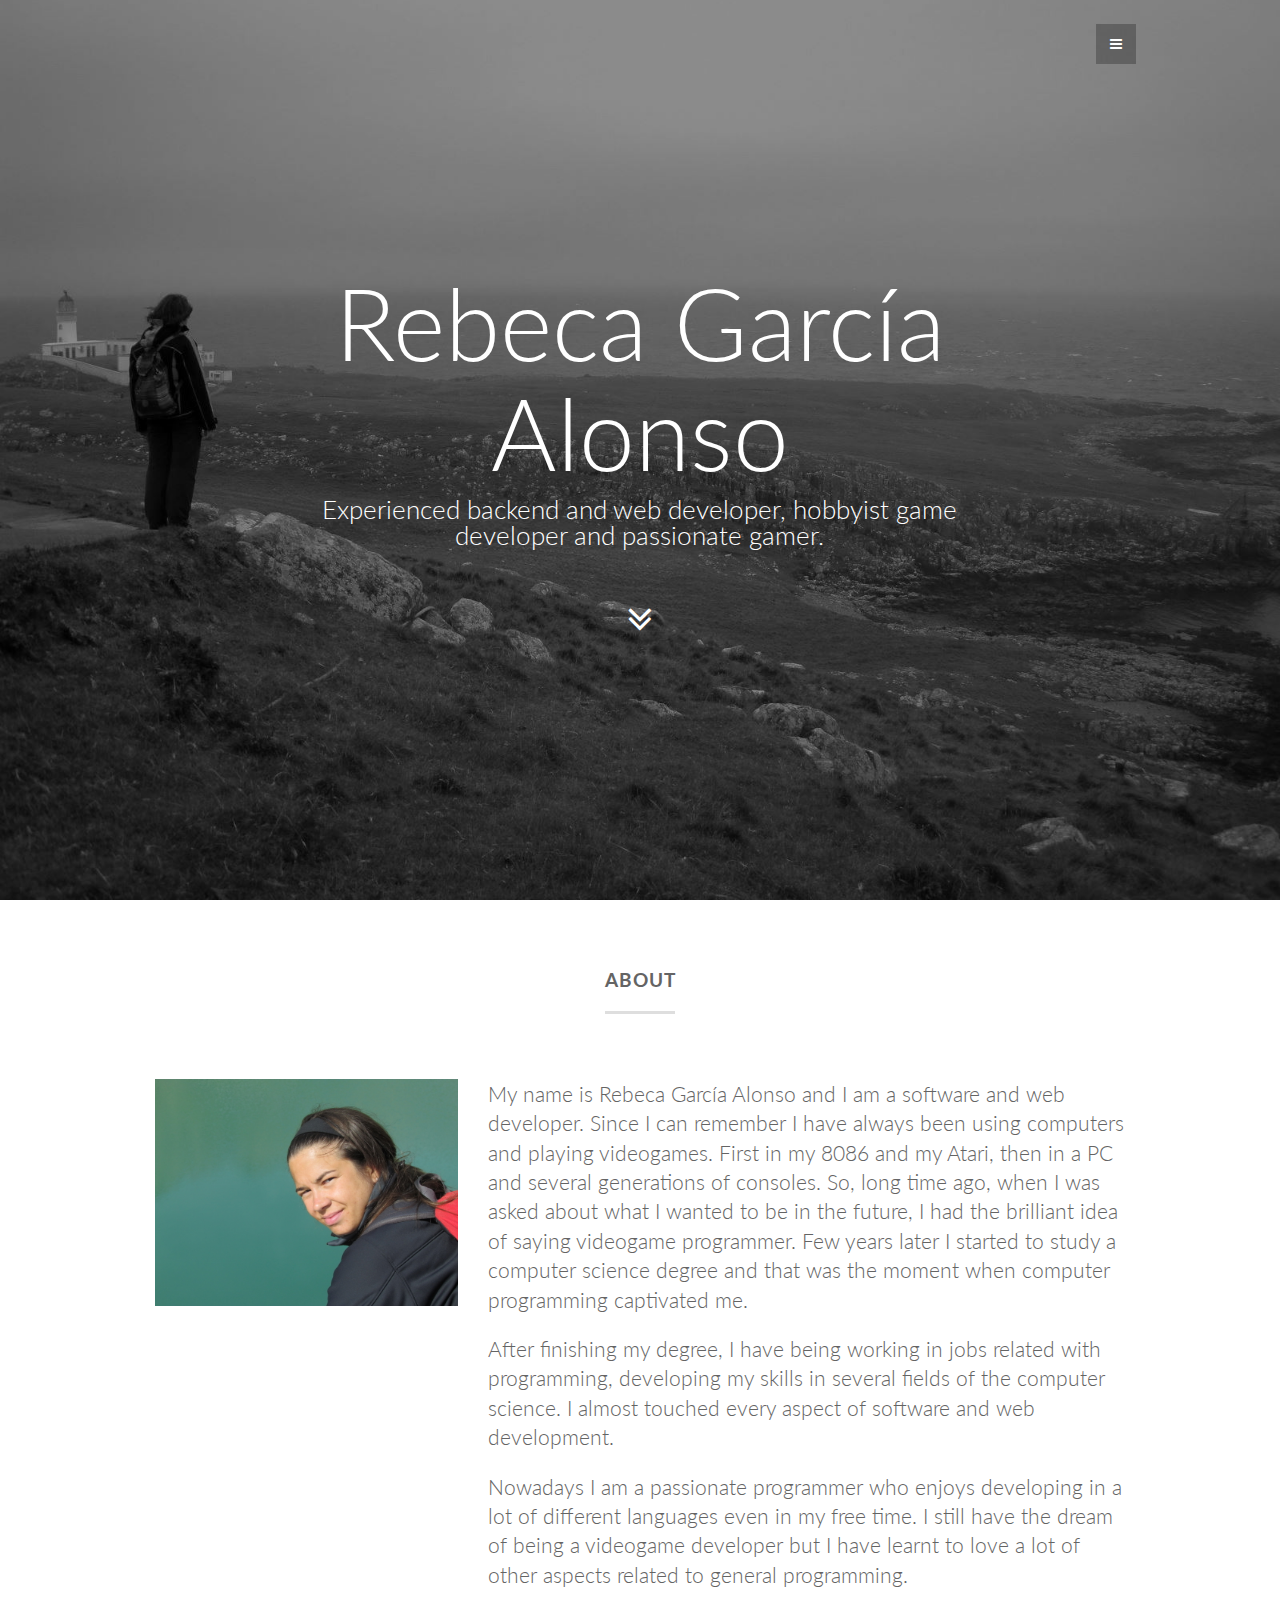
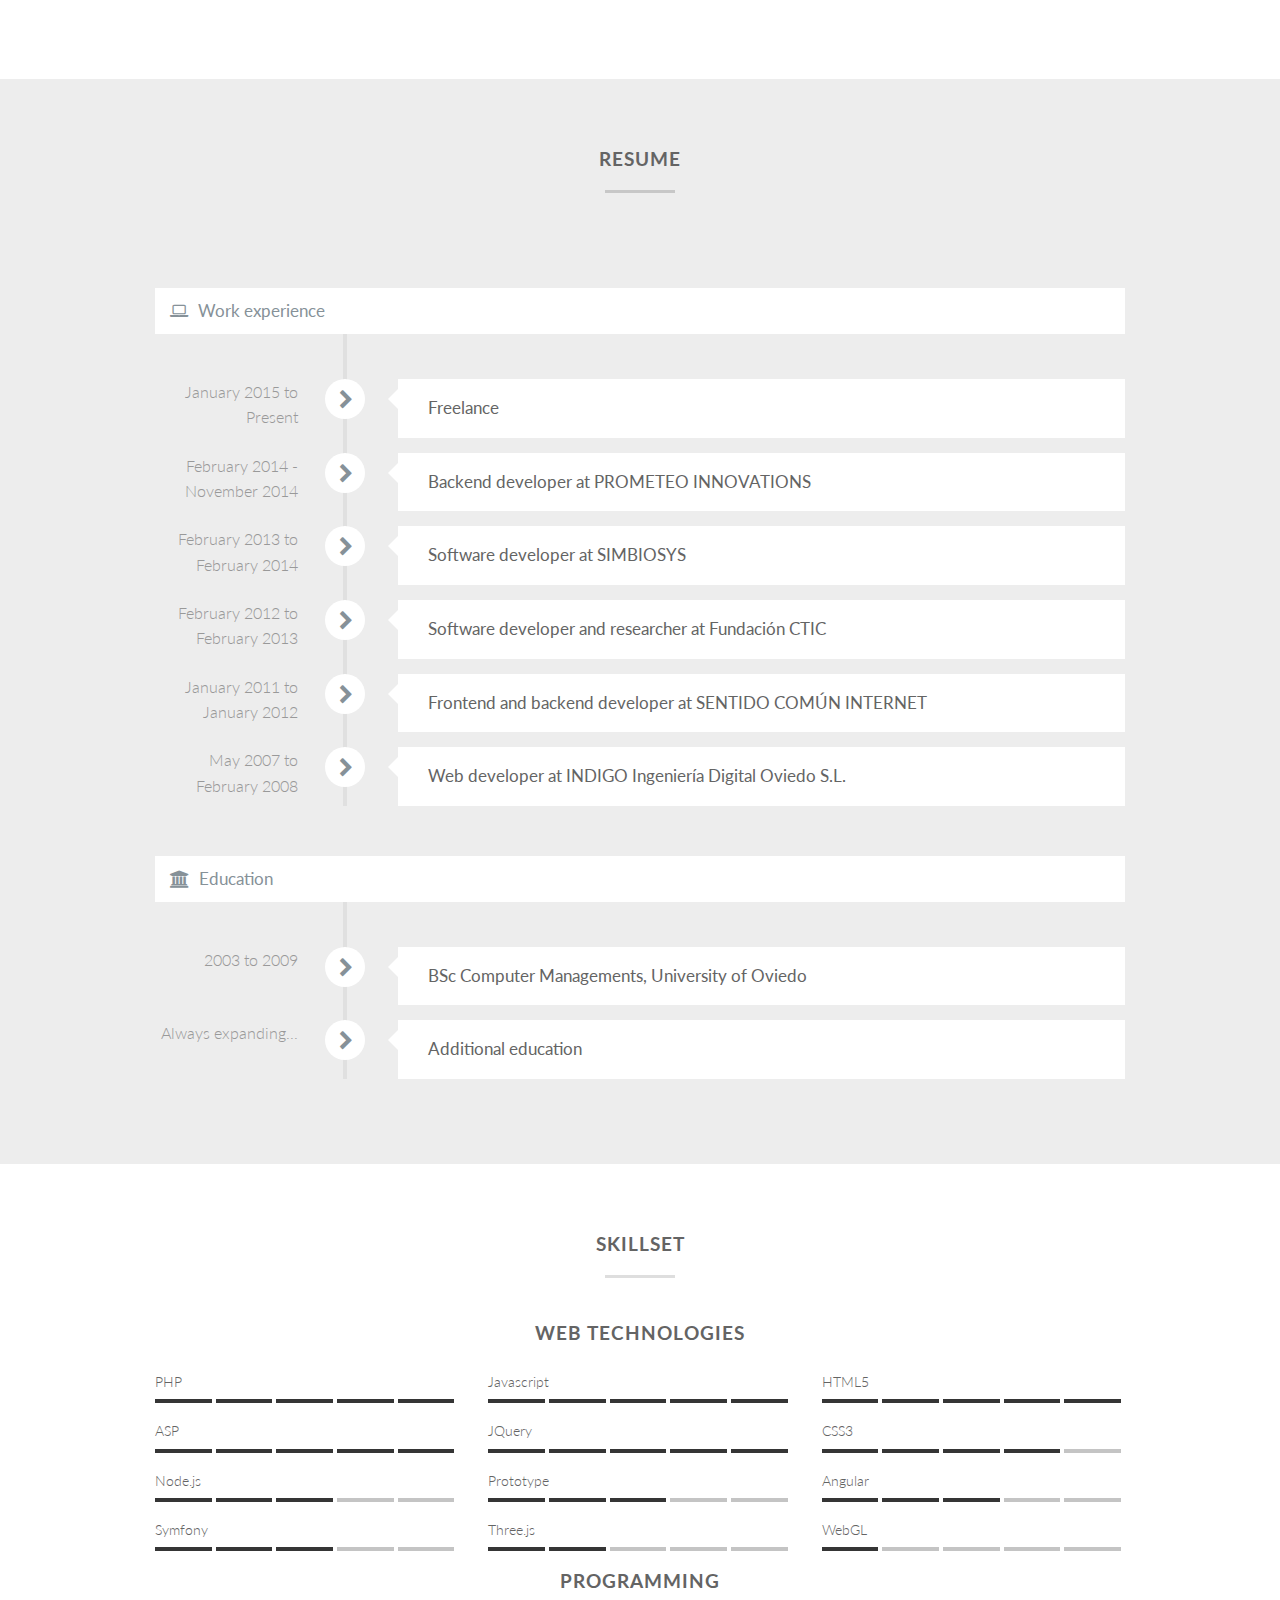
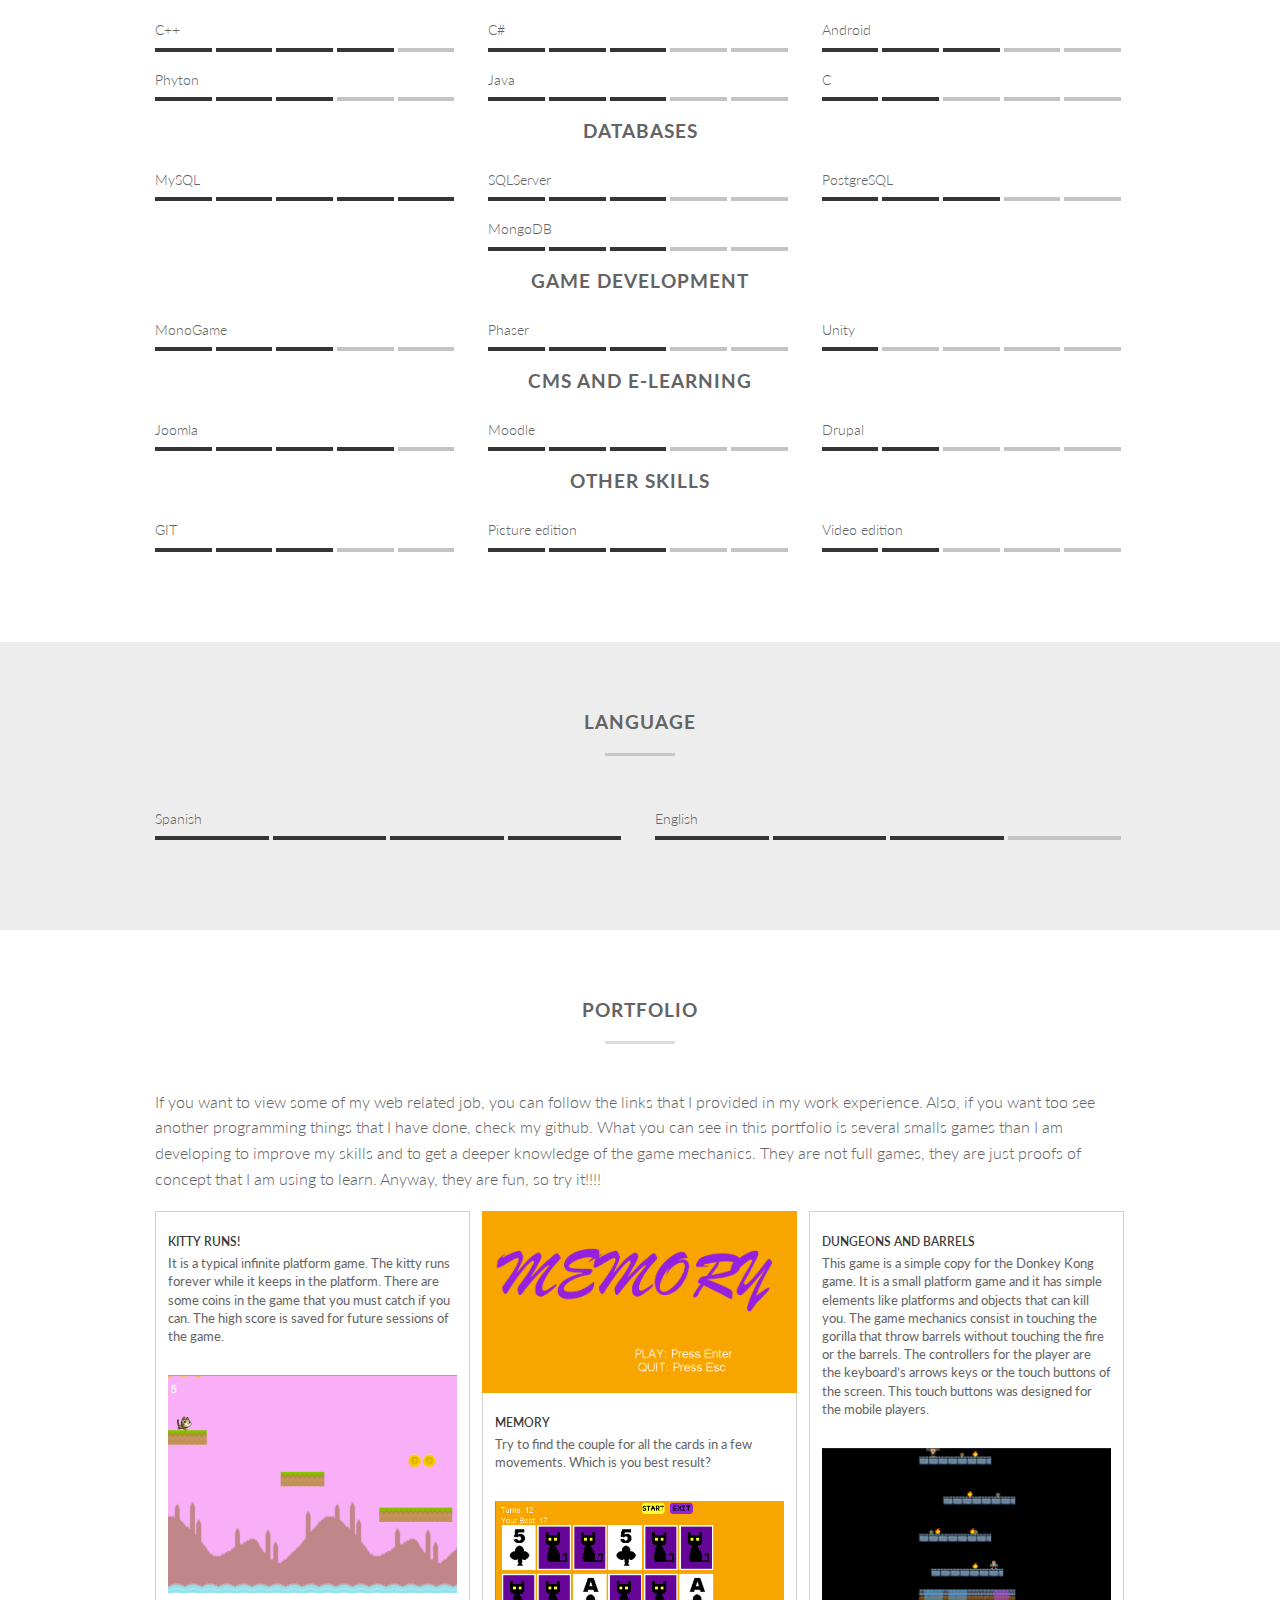
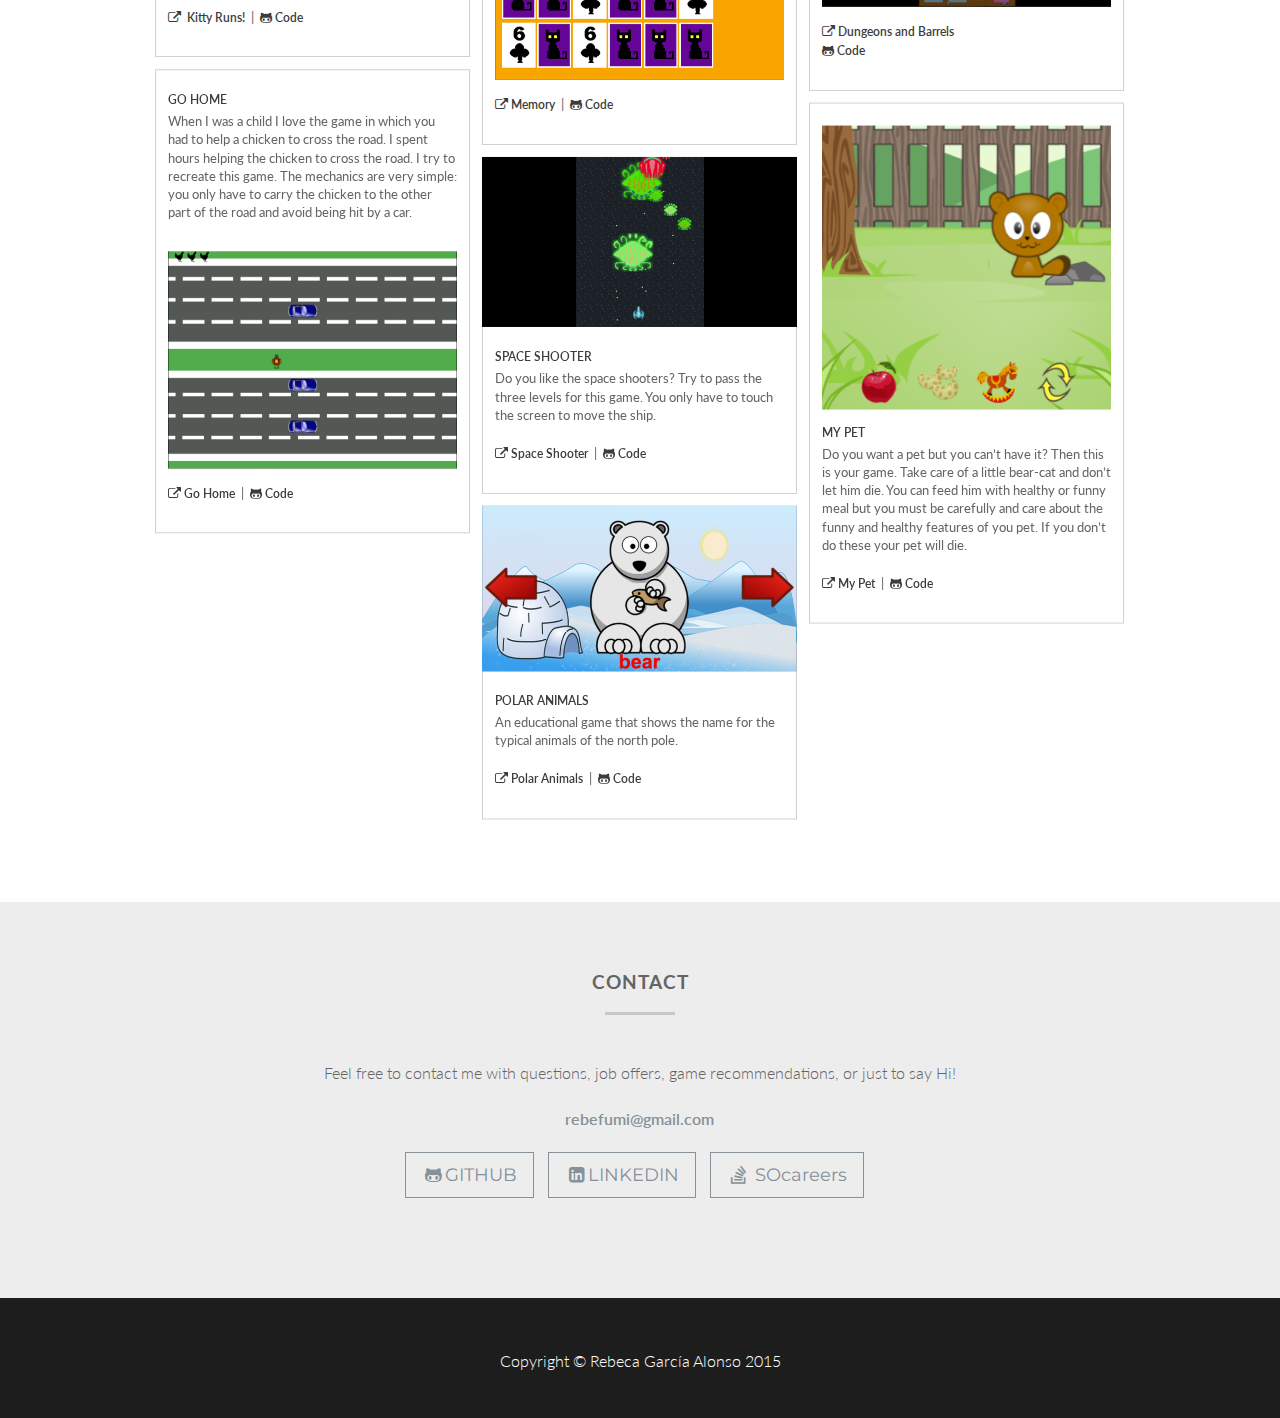
==== commit d8e988f0: "Added stackoverflow careers link." ====
--- a/index.html
+++ b/index.html
@@ -51,6 +51,8 @@
         <li><a href="https://es.linkedin.com/pub/rebeca-garc%C3%ADa-alonso/71/540/738" target="_blank"><i
                 class="fa fa-linkedin"></i></a></li>
         <li><a href="https://github.com/rebefumi" target="_blank"><i class="fa fa-github"></i></a></li>
+        <li><a href="https://careers.stackoverflow.com/rebefumi" target="_blank"><i class="fa  fa-stack-overflow "></i></a></li>
+
     </ul>
 </div>
 
@@ -940,16 +942,21 @@
             </div>
         </div>
         <div class="row">
-            <div class="col-sm-6 col-lg-offset-4 contact-center-buttons">
+            <div class="col-sm-7 col-lg-offset-3 contact-center-buttons">
                 <ul class="list-inline banner-social-buttons">
                     <li>
                         <a href="https://github.com/rebefumi" target="_blank" class="btn btn-default btn-lg"><i
-                                class="fa fa-github-alt fa-fw"></i> <span class="network-name">Github</span></a>
+                                class="fa fa-github-alt fa-fw"></i>Github</a>
                     </li>
                     <li>
                         <a href="https://es.linkedin.com/pub/rebeca-garc%C3%ADa-alonso/71/540/738"
                            class="btn btn-default btn-lg" target="_blank"><i
-                                class="fa fa-linkedin-square fa-fw"></i> <span class="network-name">Linkedin</span></a>
+                                class="fa fa-linkedin-square fa-fw"></i>Linkedin</a>
+                    </li>
+                    <li>
+                        <a href="https://careers.stackoverflow.com/rebefumi"
+                           class="btn btn-default btn-lg" target="_blank"><i
+                                class="fa  fa-stack-overflow  fa-fw"></i> <span class="network-name">SOcareers</span></a>
                     </li>
                 </ul>
             </div>
--- a/css/grayscale.css
+++ b/css/grayscale.css
@@ -719,22 +719,45 @@
     margin-top: 0;
 }
 
+ul.banner-social-buttons li{
+    margin-bottom: 20px;
+}
+
 @media(max-width:1199px) {
     ul.banner-social-buttons {
         margin-top: 15px;
+
     }
 }
 
 @media(max-width:767px) {
+
     ul.banner-social-buttons li {
         margin-bottom: 20px;
         padding: 0;
-        margin-left: 20.83333334%;
-    }
-
-    ul.banner-social-buttons li:last-child {
-        margin-bottom: 0;
-    }
+
+    }
+
+    ul.banner-social-buttons{
+        margin-left: 16.66666667%;
+    }
+}
+
+ul.banner-social-buttons li a span.network-name{
+    text-transform: none;
+}
+
+@media(min-width:768px) and  (max-width: 1199px) {
+    .contact-center {
+        margin-left: 16.66666667%;
+    }
+    .contact-center-buttons{
+        margin-left: 29.16666667%;
+    }
+}
+
+.contact-center p{
+    text-align: center;
 }
 
 footer {
@@ -769,15 +792,3 @@
     webkit-tap-highlight-color: rgba(255,255,255,.2);
 }
 
-@media(min-width:768px) and  (max-width: 1199px) {
-    .contact-center {
-        margin-left: 16.66666667%;
-    }
-    .contact-center-buttons{
-        margin-left: 29.16666667%;
-    }
-}
-
-.contact-center p{
-    text-align: center;
-}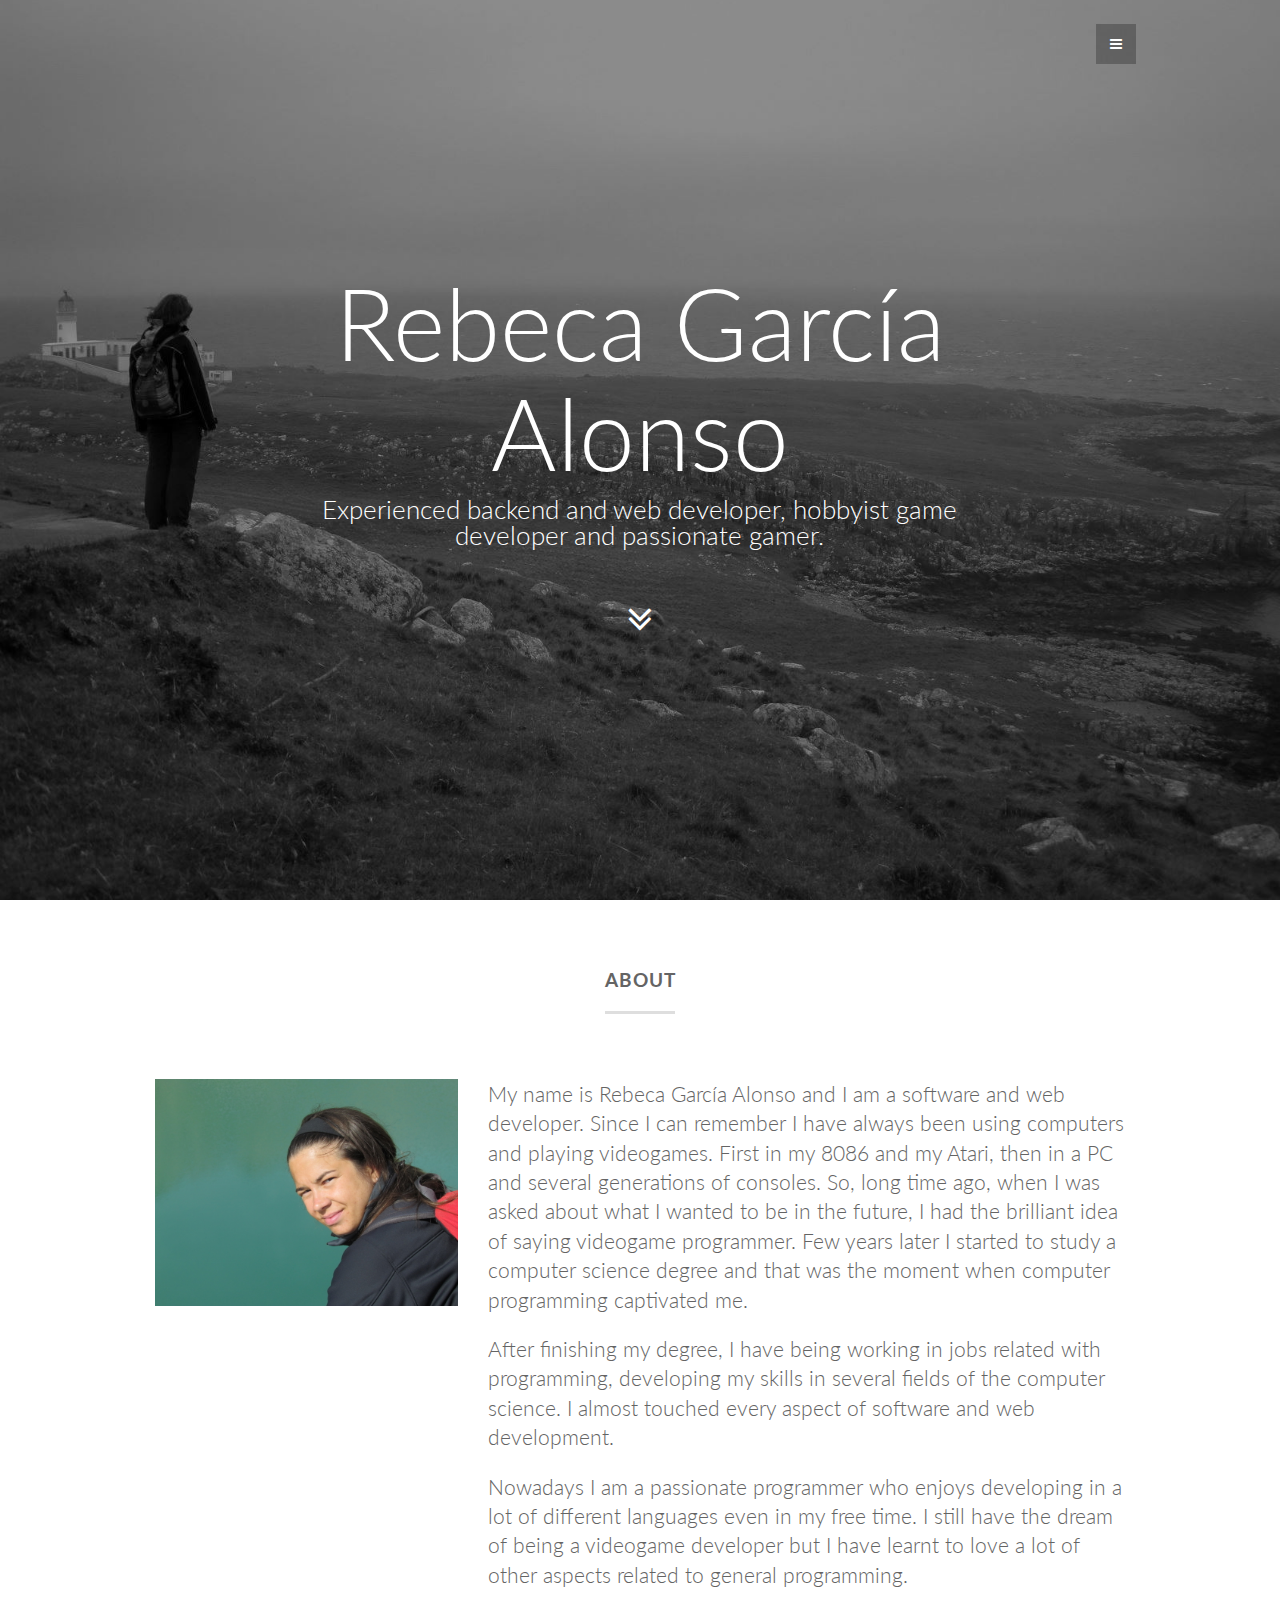
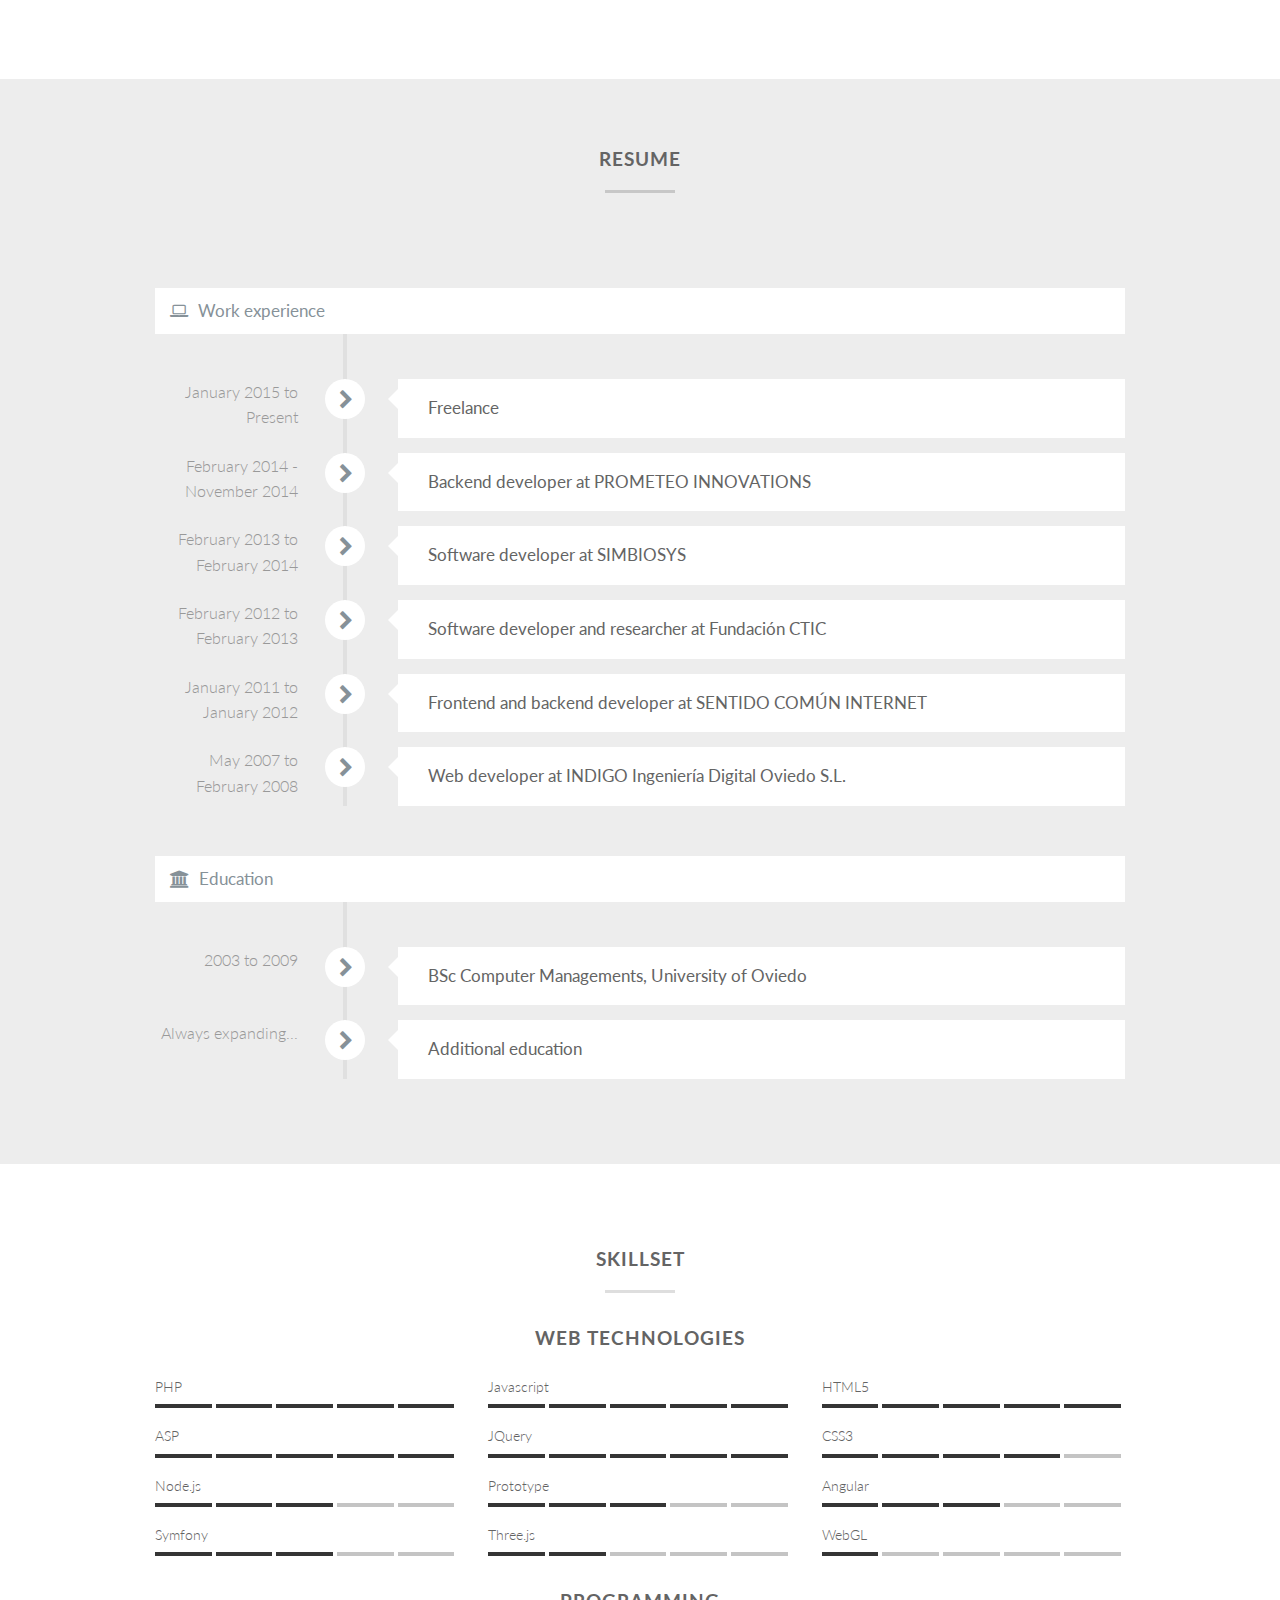
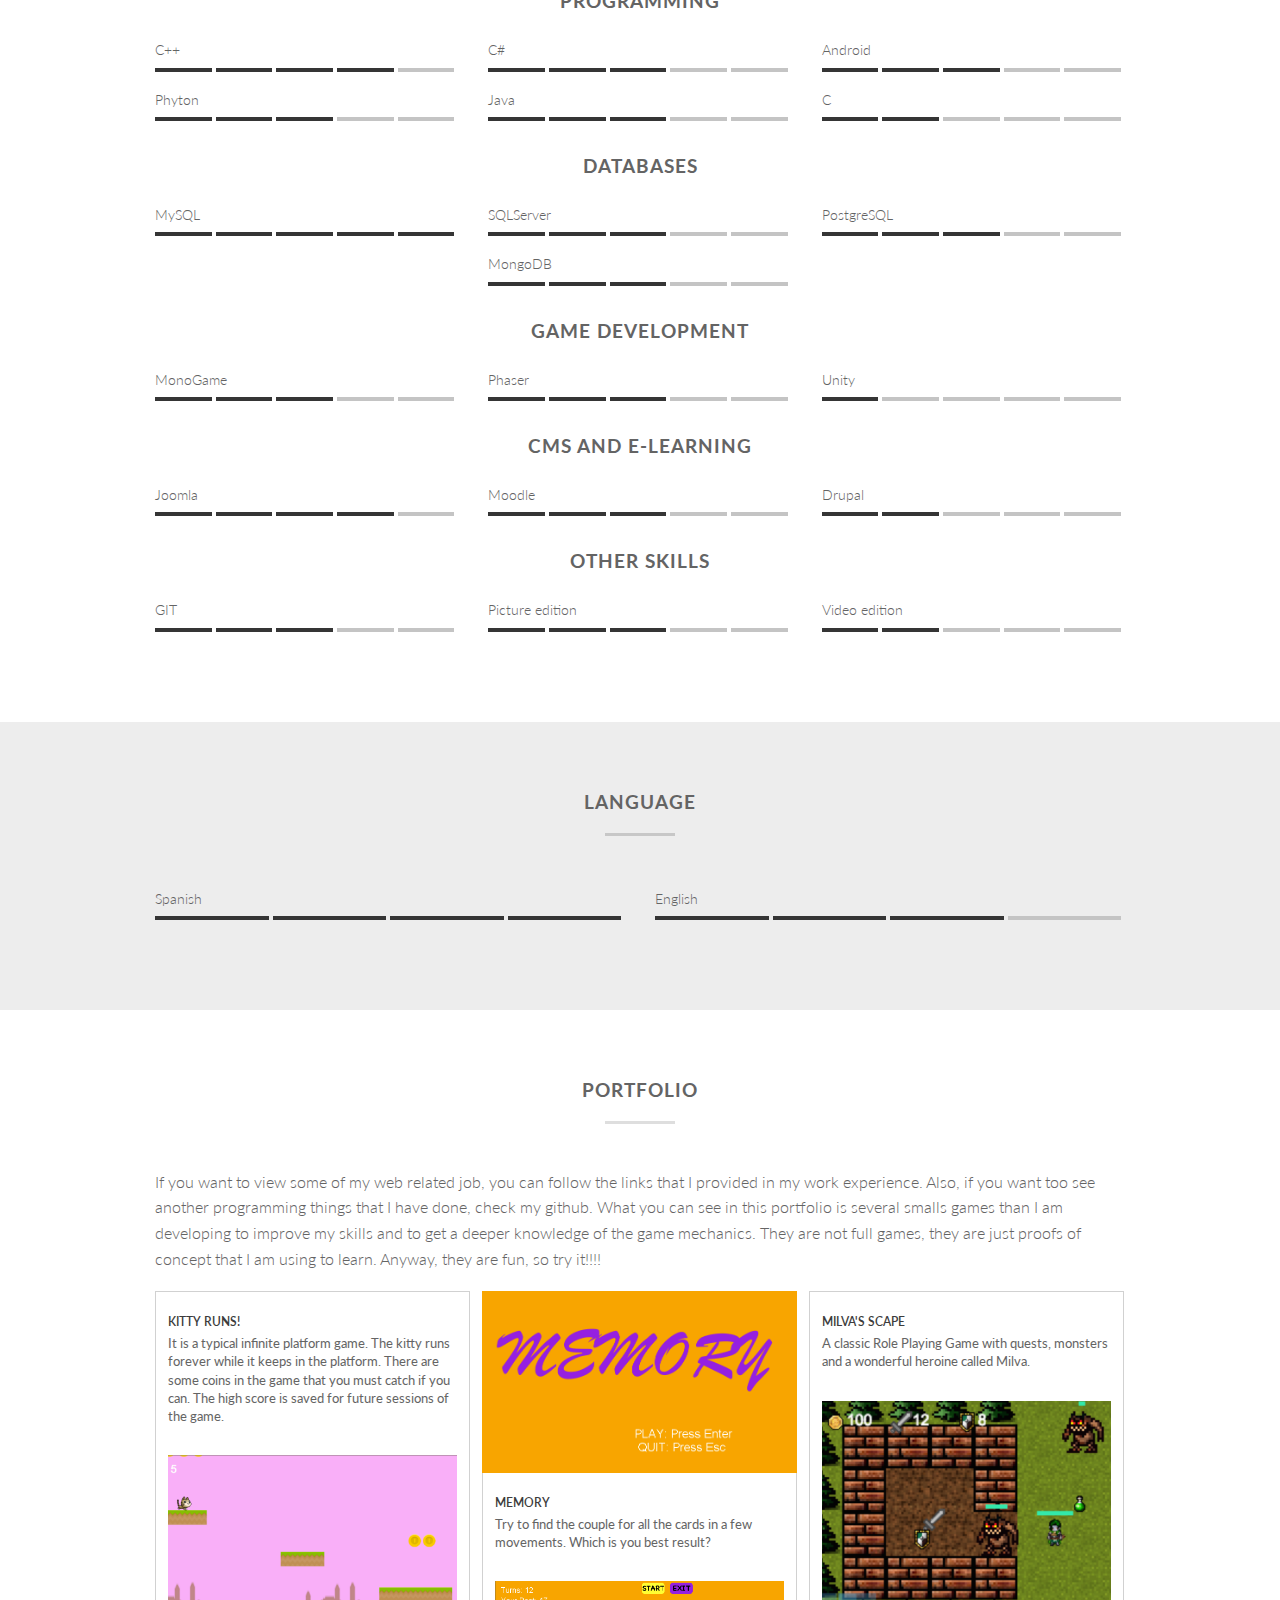
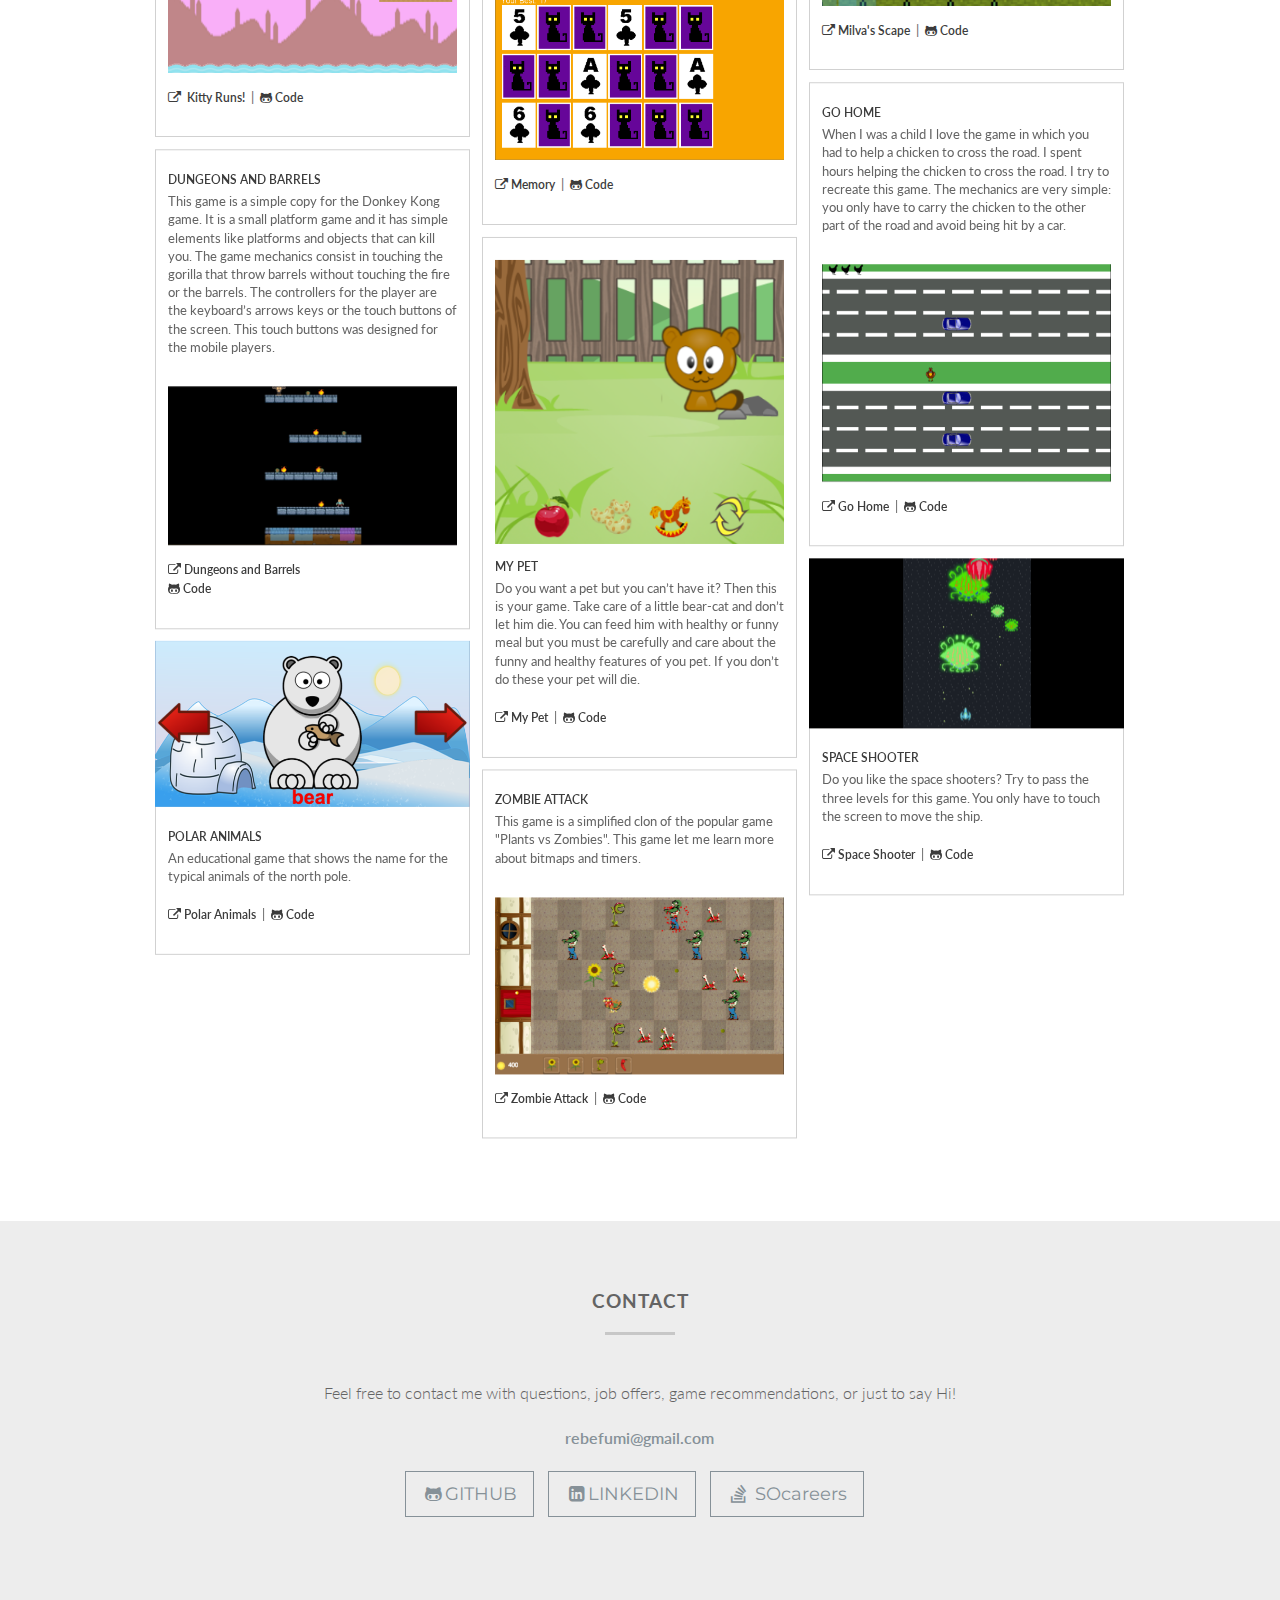
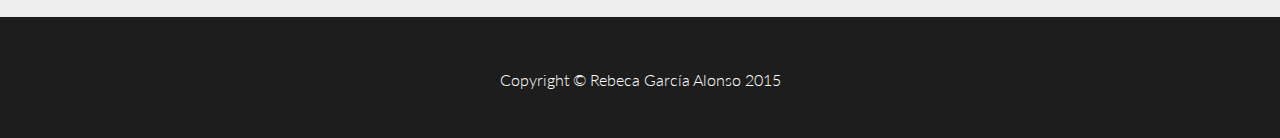
==== commit f39eff29: "Added two games to the portfolio." ====
--- a/index.html
+++ b/index.html
@@ -806,6 +806,47 @@
                 </div>
 
                 <div class="project-item">
+
+                    <div class="project-details">
+                        <h4><a href="http://rebefumi.herokuapp.com/MilvasScape/index.html" target="_blank">Milva's Scape</a></h4>
+
+                        <p>
+                            A classic Role Playing Game with quests, monsters and a wonderful heroine called Milva.
+                        </p>
+                        <img src="img/portfolio/milvas_scape.png" alt="Milva's Scape">
+                        <p class="project-links">
+                            <a href="http://rebefumi.herokuapp.com/MilvasScape/index.html" target="_blank">
+                                <i class="fa fa-external-link "></i>&nbsp;Milva's Scape
+                            </a>&nbsp;|&nbsp;
+                            <a href="https://github.com/rebefumi/Games/tree/master/JavaScript/MilvasScape" target="_blank">
+                                <i class="fa fa-github-alt"></i>&nbsp;Code
+                            </a>
+                        </p>
+                    </div>
+                </div>
+
+                <div class="project-item">
+                    <div class="project-details">
+                        <h4><a href="https://rebefumi.herokuapp.com/goHome/index.html" target="_blank">Go Home</a></h4>
+                        <p>
+                            When I was a child I love the game in which you had to help a chicken to cross the road. I
+                            spent hours helping the chicken to cross the road. I try to recreate this game. The
+                            mechanics are very simple: you only have to carry the chicken to the other part of the road
+                            and avoid being hit by a car.
+                        </p>
+                        <img src="img/portfolio/go_home.png" alt="Go Home Game">
+                        <p class="project-links">
+                            <a href="https://rebefumi.herokuapp.com/goHome/index.html" target="_blank">
+                                <i class="fa fa-external-link "></i>&nbsp;Go Home
+                            </a>&nbsp;|&nbsp;
+                            <a href="https://github.com/rebefumi/Games/tree/master/JavaScript/spaceShooter" target="_blank">
+                                <i class="fa fa-github-alt"></i>&nbsp;Code
+                            </a>
+                        </p>
+                    </div>
+                </div>
+
+                <div class="project-item">
                     <div class="project-details">
                         <h4><a href="https://rebefumi.herokuapp.com/dungeonsAndBarrels/index.html" target="_blank">Dungeons
                             and Barrels</a></h4>
@@ -831,28 +872,7 @@
 
                 <div class="project-item">
                     <div class="project-details">
-                        <h4><a href="https://rebefumi.herokuapp.com/goHome/index.html" target="_blank"></a>Go Home</h4>
-                        <p>
-                            When I was a child I love the game in which you had to help a chicken to cross the road. I
-                            spent hours helping the chicken to cross the road. I try to recreate this game. The
-                            mechanics are very simple: you only have to carry the chicken to the other part of the road
-                            and avoid being hit by a car.
-                        </p>
-                        <img src="img/portfolio/go_home.png" alt="Go Home Game">
-                        <p class="project-links">
-                            <a href="https://rebefumi.herokuapp.com/goHome/index.html" target="_blank">
-                                <i class="fa fa-external-link "></i>&nbsp;Go Home
-                            </a>&nbsp;|&nbsp;
-                            <a href="https://github.com/rebefumi/Games/tree/master/JavaScript/spaceShooter" target="_blank">
-                                <i class="fa fa-github-alt"></i>&nbsp;Code
-                            </a>
-                        </p>
-                    </div>
-                </div>
-
-                <div class="project-item">
-                    <div class="project-details">
-                        <img src="img/portfolio/my_pet.png" alt="Go Home Game">
+                        <img src="img/portfolio/my_pet.png" alt="My Pet">
                         <h4><a href="https://rebefumi.herokuapp.com/virtualPet/index.html" target="_blank">My Pet</a>
                         </h4>
 
@@ -901,8 +921,8 @@
                 <div class="project-item">
                     <img src="img/portfolio/polar_animals.png" alt="Polar Animals Game">
                     <div class="project-details">
-                        <h4><a href="https://rebefumi.herokuapp.com/polarAnimals/index.html" target="_blank"></a>Polar
-                            Animals</h4>
+                        <h4><a href="https://rebefumi.herokuapp.com/polarAnimals/index.html" target="_blank">Polar
+                            Animals</a></h4>
 
                         <p>
                             An educational game that shows the name for the typical animals of the north pole.
@@ -918,6 +938,24 @@
                         </p>
                     </div>
                 </div>
+                <div class="project-item">
+
+                    <div class="project-details">
+                        <h4><a href=http://rebefumi.herokuapp.com/zombieAttack/index.html" target="_blank">Zombie Attack</a></h4>
+                        <p>
+                            This game is a simplified clon of the popular game "Plants vs Zombies". This game let me learn more about bitmaps and timers.
+                        </p>
+                        <img src="img/portfolio/zombie_attack.png" alt="Zombie Attack">
+                        <p class="project-links">
+                            <a href="http://rebefumi.herokuapp.com/zombieAttack/index.html" target="_blank">
+                                <i class="fa fa-external-link "></i>&nbsp;Zombie Attack
+                            </a>&nbsp;|&nbsp;
+                            <a href="https://github.com/rebefumi/Games/tree/master/JavaScript/zombieAttack" target="_blank">
+                                <i class="fa fa-github-alt"></i>&nbsp;Code
+                            </a>
+                        </p>
+                    </div>
+                </div>
 
         </div>
     </div>
--- a/css/grayscale.css
+++ b/css/grayscale.css
@@ -406,6 +406,14 @@
     height:3px;
     background:rgba(255, 255, 255, .13);
     margin:0 auto 35px;
+}
+
+#skills .container .row .col-sm-12 .section-title-border{
+    margin-bottom: 20px;
+}
+
+#skills .container .row .section-title {
+    margin-top: 15px;
 }
 
 /***** Section gray *****/
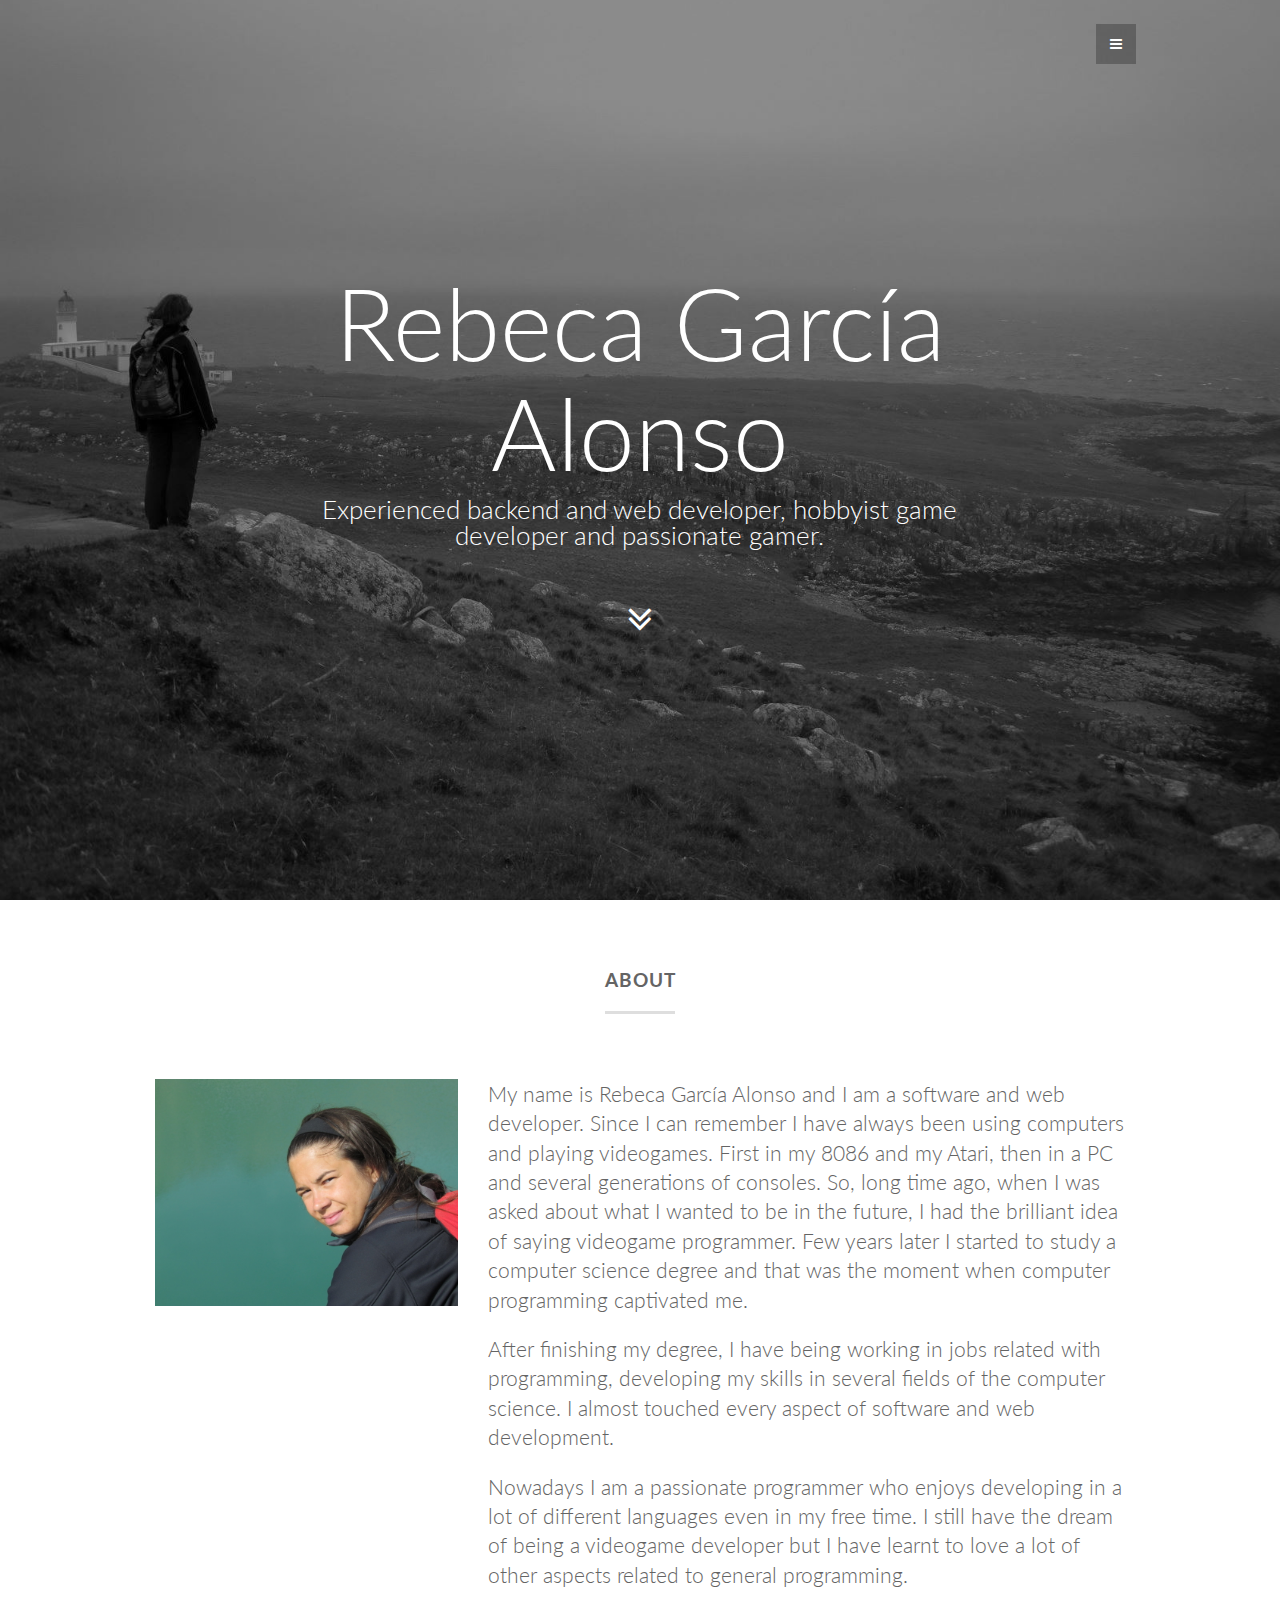
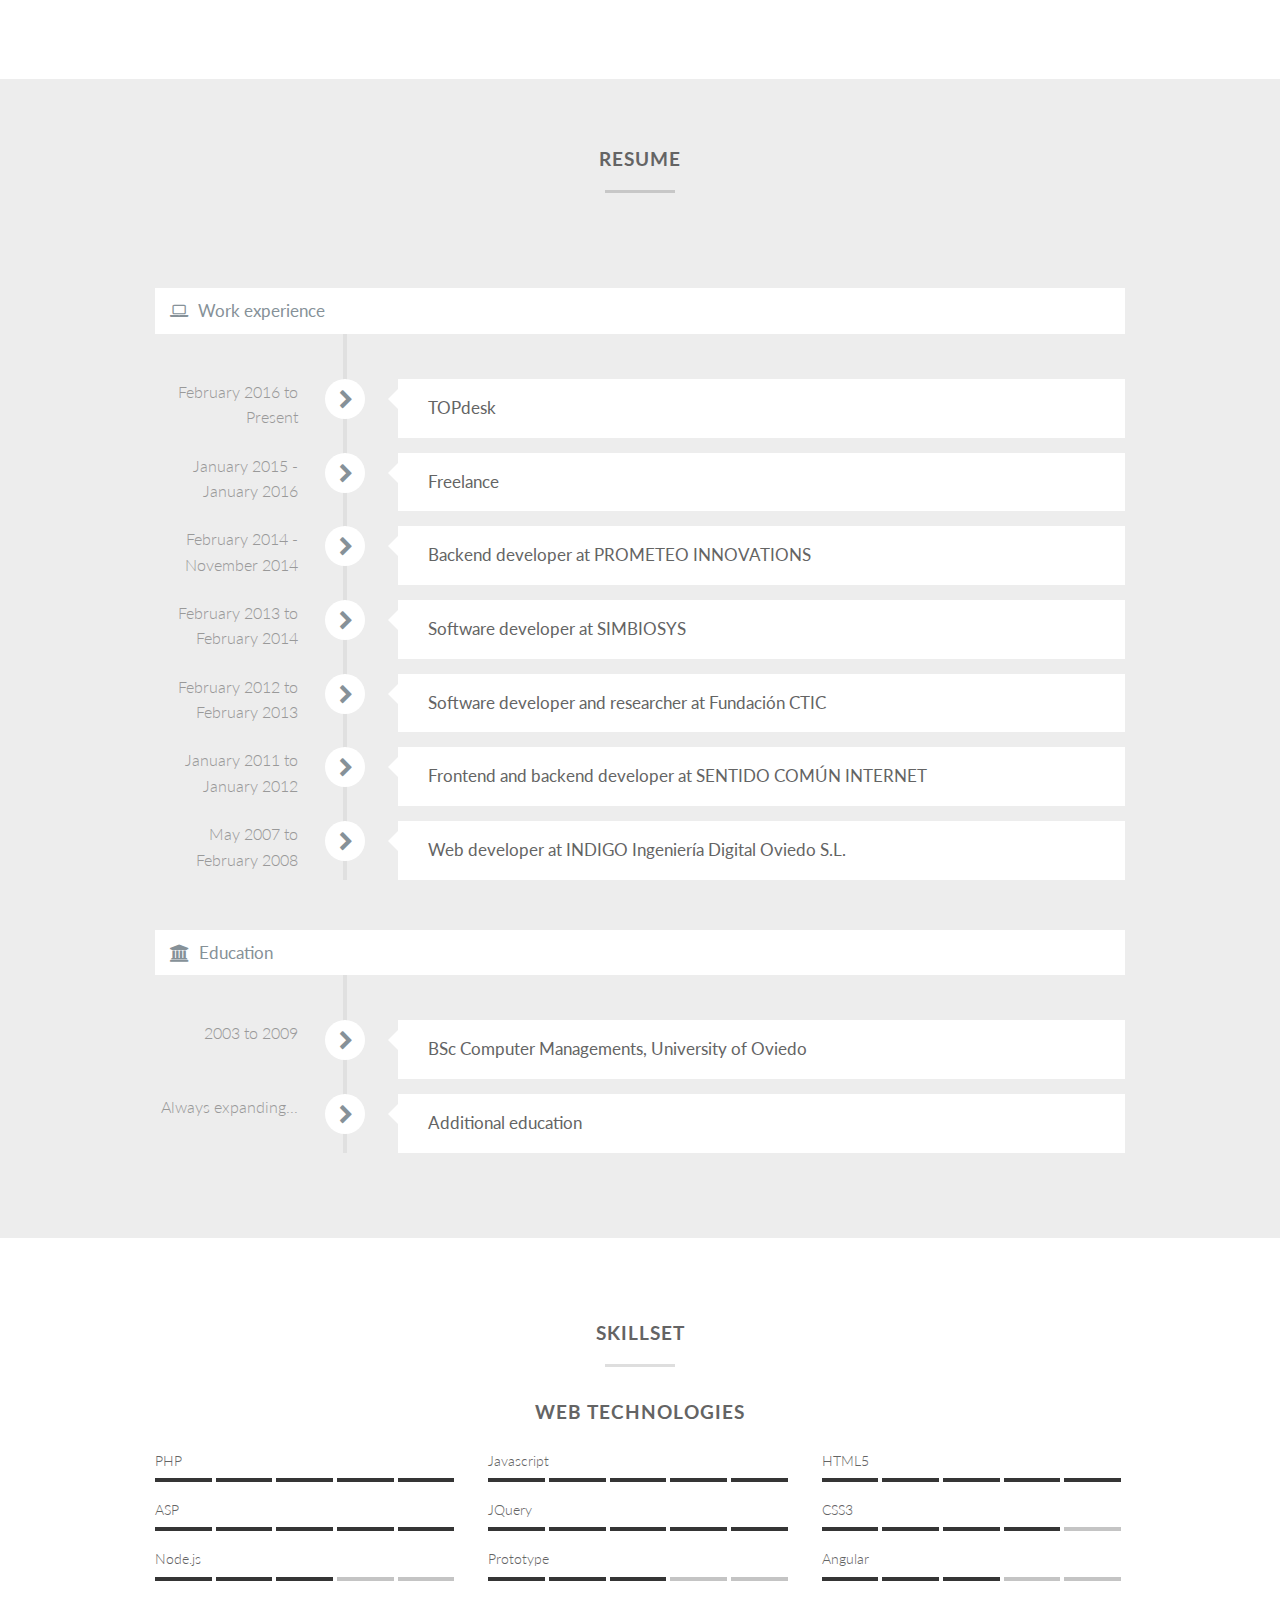
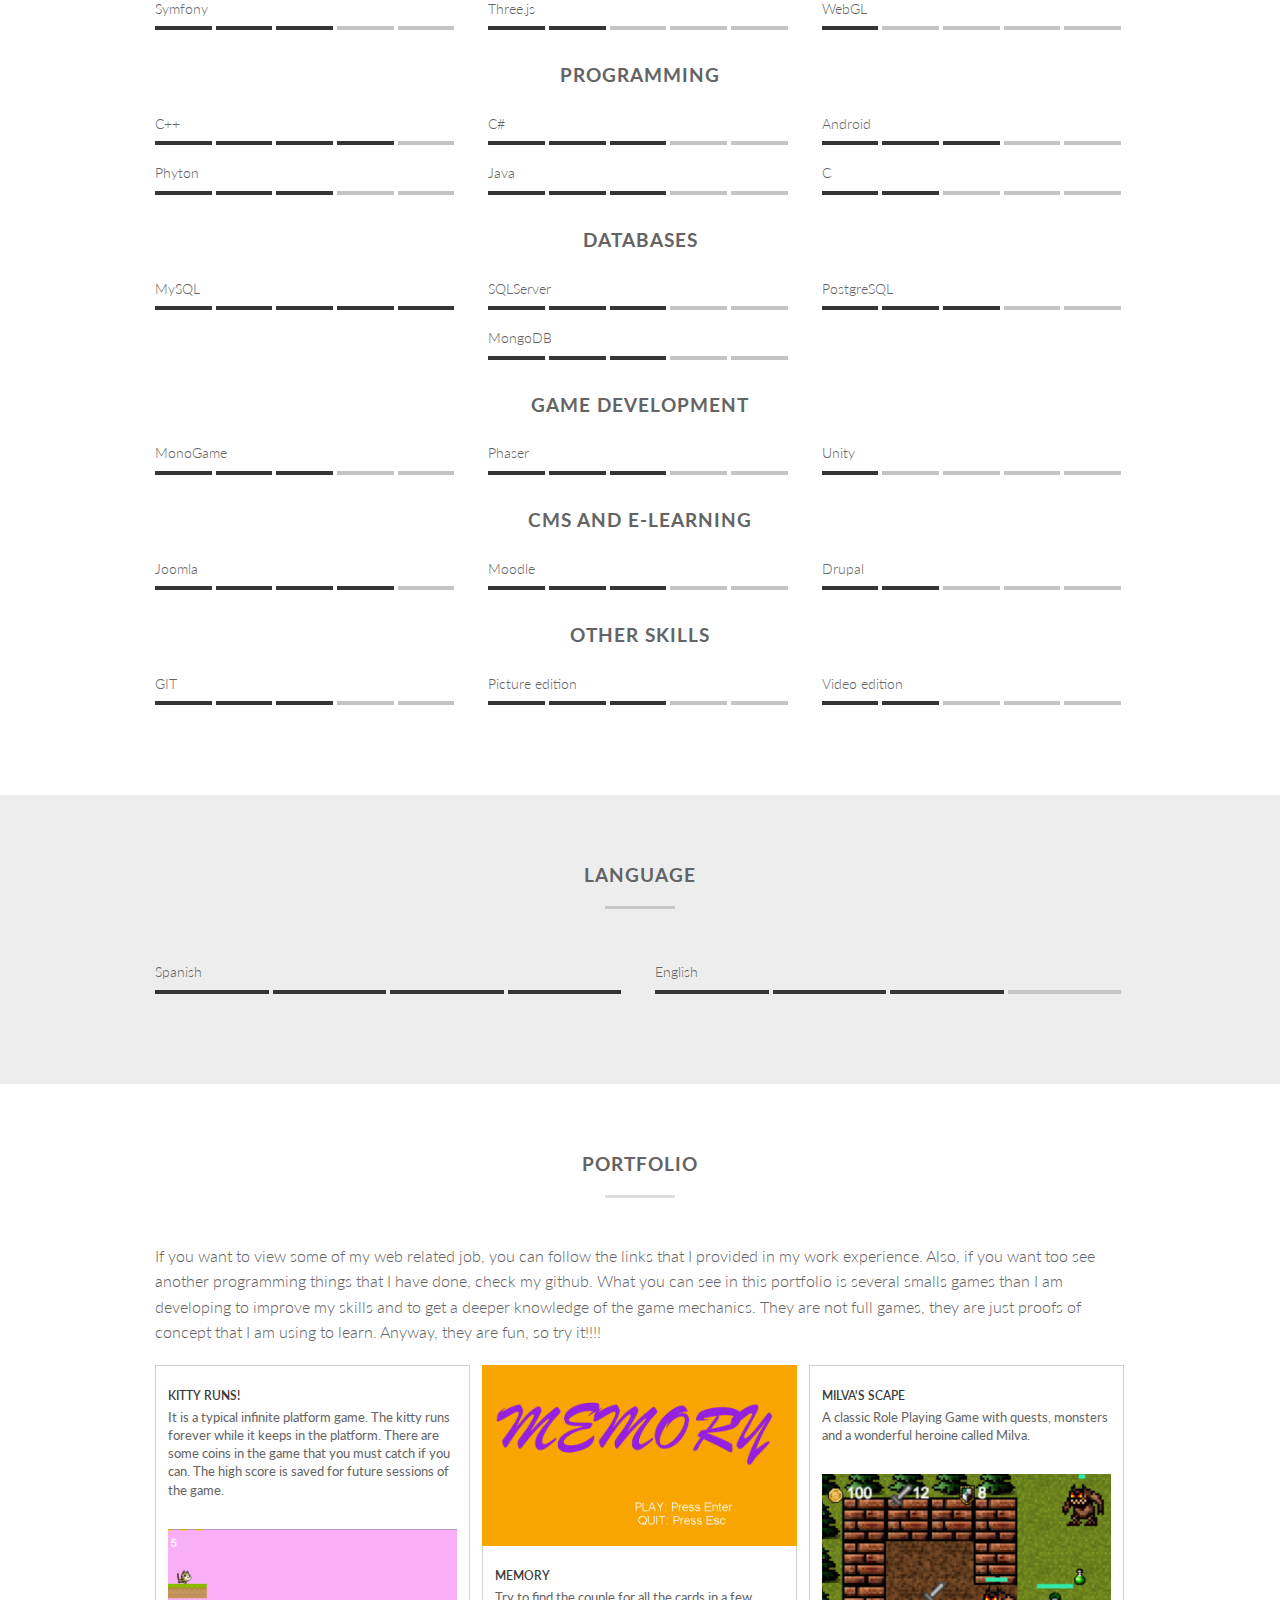
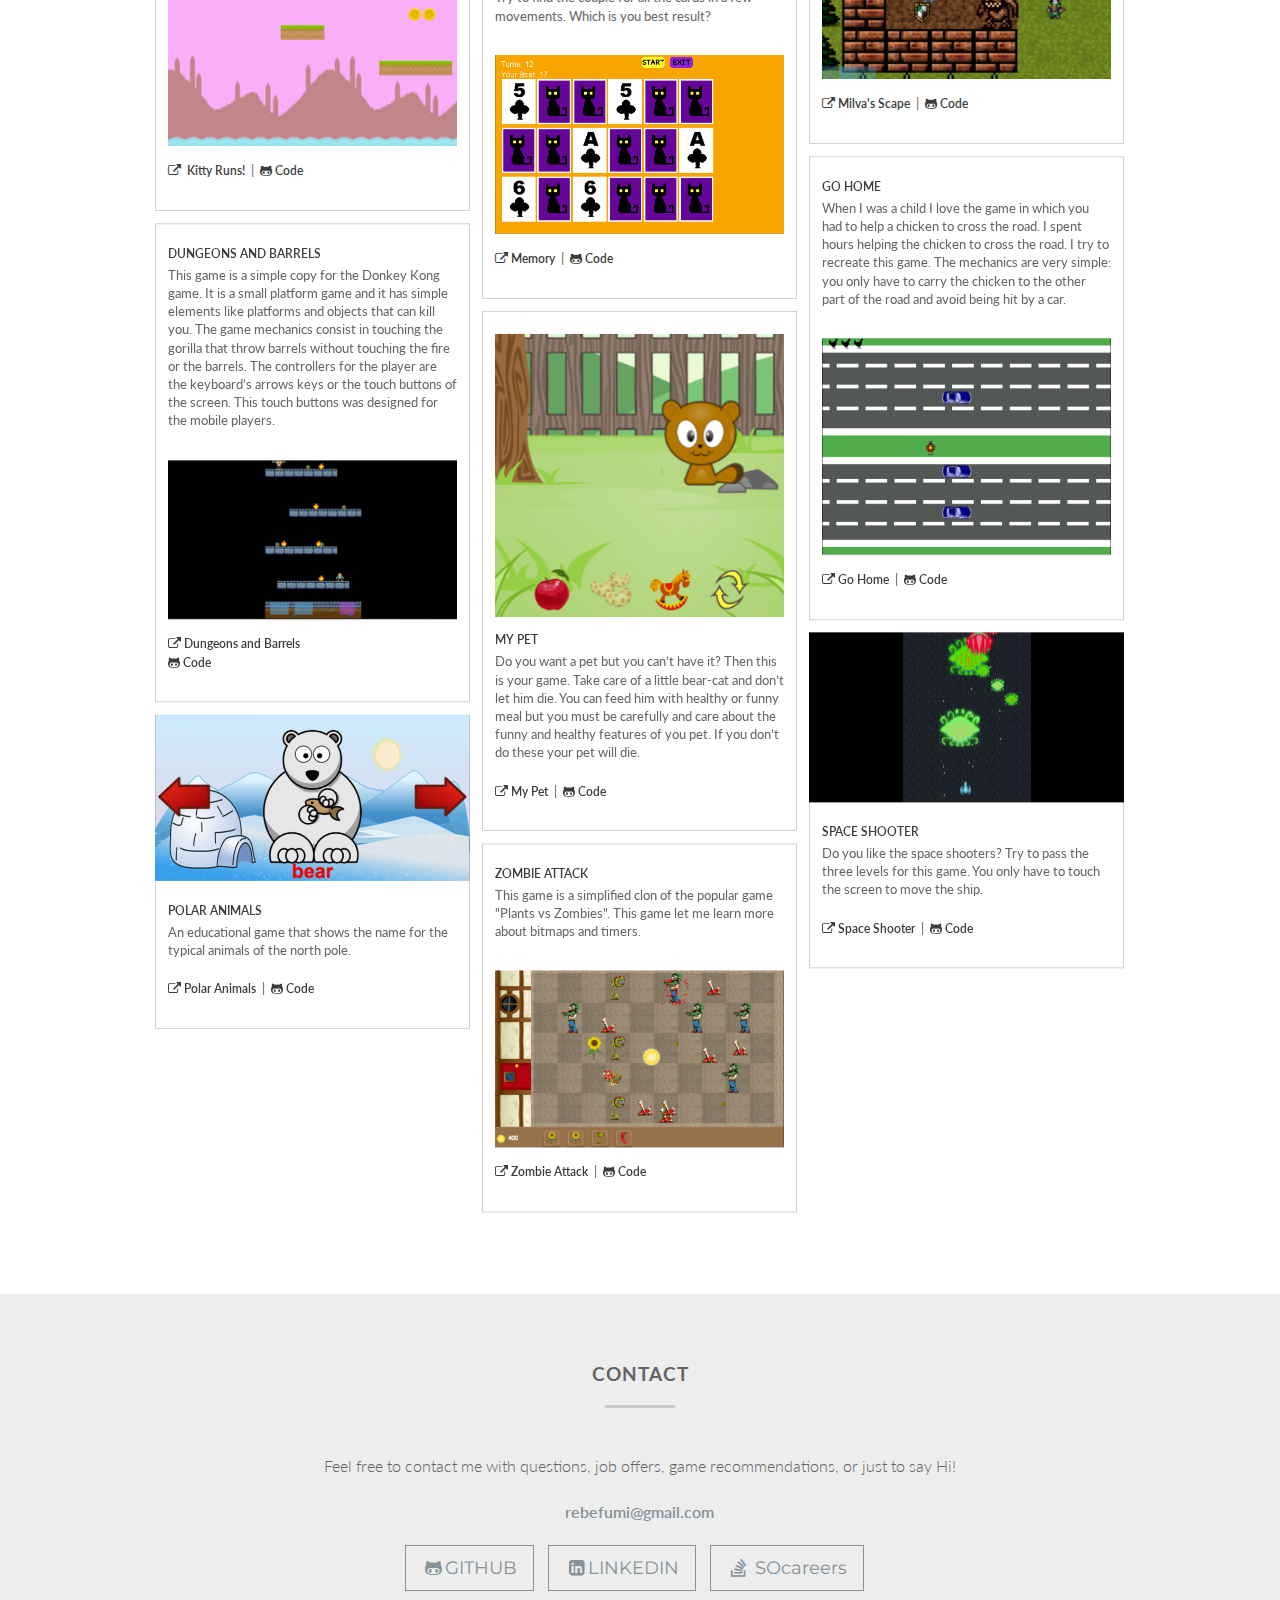
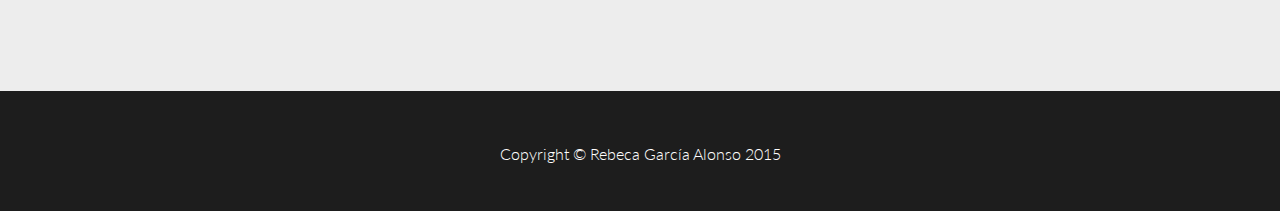
==== commit d3408303: "CV update" ====
--- a/index.html
+++ b/index.html
@@ -30,6 +30,24 @@
     <script src="https://oss.maxcdn.com/libs/html5shiv/3.7.0/html5shiv.js"></script>
     <script src="https://oss.maxcdn.com/libs/respond.js/1.4.2/respond.min.js"></script>
     <![endif]-->
+
+
+    <script>
+        (function (i, s, o, g, r, a, m) {
+            i['GoogleAnalyticsObject'] = r;
+            i[r] = i[r] || function () {
+                        (i[r].q = i[r].q || []).push(arguments)
+                    }, i[r].l = 1 * new Date();
+            a = s.createElement(o),
+                    m = s.getElementsByTagName(o)[0];
+            a.async = 1;
+            a.src = g;
+            m.parentNode.insertBefore(a, m)
+        })(window, document, 'script', '//www.google-analytics.com/analytics.js', 'ga');
+
+        ga('create', 'UA-67885240-1', 'auto');
+        ga('send', 'pageview');
+    </script>
 </head>
 
 <body id="page-top" data-spy="scroll" data-target=".navbar-fixed-top">
@@ -51,7 +69,8 @@
         <li><a href="https://es.linkedin.com/pub/rebeca-garc%C3%ADa-alonso/71/540/738" target="_blank"><i
                 class="fa fa-linkedin"></i></a></li>
         <li><a href="https://github.com/rebefumi" target="_blank"><i class="fa fa-github"></i></a></li>
-        <li><a href="https://careers.stackoverflow.com/rebefumi" target="_blank"><i class="fa  fa-stack-overflow "></i></a></li>
+        <li><a href="https://careers.stackoverflow.com/rebefumi" target="_blank"><i class="fa  fa-stack-overflow "></i></a>
+        </li>
 
     </ul>
 </div>
@@ -147,32 +166,53 @@
                         <h3 class="tl-heading"><i class="fa fa-laptop"></i> Work experience</h3>
                     </li>
                     <li>
-                        <time class="tl-time"><span>January 2015 to Present</span></time>
-                        <div class="tl-icon" data-toggle="collapse" data-target="#toggle-0"><i
+                        <time class="tl-time"><span>February 2016 to Present</span></time>
+                        <div class="tl-icon" data-toggle="collapse" data-target="#toggle-6"><i
                                 class="fa fa-chevron-right"></i></div>
                         <div class="tl-label">
-                            <h4 data-toggle="collapse" data-target="#toggle-0">Freelance</h4>
-
-                            <p id="toggle-0" class="collapse">
+                            <h4 data-toggle="collapse" data-target="#toggle-6">TOPdesk</h4>
+
+                            <p id="toggle-6" class="collapse">
+                                <a href="http://www.topdesk.nl" target="_blank">Company web</a><br>
+                                Responsibilities: <br>
+                                - Web developer </p>
+
+                        </div>
+                    </li>
+                    <li>
+                        <time class="tl-time"><span>January 2015 - January 2016</span></time>
+                        <div class="tl-icon" data-toggle="collapse" data-target="#toggle-5"><i
+                                class="fa fa-chevron-right"></i></div>
+                        <div class="tl-label">
+                            <h4 data-toggle="collapse" data-target="#toggle-5">Freelance</h4>
+
+                            <p id="toggle-5" class="collapse">
                                 - <a href="http://virtuastur.com/" target="_blank">Virtuastur</a>: company involved in
                                 virtual tours.<br>
-                                Responsabilities: Integration with the front end, and development of the administration
-                                side, using PHP.<br>
+                                Responsabilities: Integration with the frontend, development of the administration side
+                                and maintenance
+                                using PHP.<br>
                                 - <a href="http://www.efesoabogados.es/" target="_blank">Efeso abogados</a>: law firm
-                                main web. <br> Responsibilities: Maintenance of the web page using HTML and Javascript.
+                                main web. <br> Responsibilities: Maintenance of the web page using HTML and
+                                Javascript.<br>
+                                - <a href="http://www.ormos-suite.com/en/" target="_blank">Ormos</a>: Development of the
+                                frontend and integration of the REST API
+                                in a hotels review web application (Revinate) using Bootstrap, PHP
+                                and Javascript.
                             </p>
+
                         </div>
                     </li>
                     <li>
                         <time class="tl-time"><span>February 2014 - November 2014</span></time>
-                        <div class="tl-icon" data-toggle="collapse" data-target="#toggle-1"><i
+                        <div class="tl-icon" data-toggle="collapse" data-target="#toggle-4"><i
                                 class="fa fa-chevron-right"></i></div>
                         <div class="tl-label">
-                            <h4 data-toggle="collapse" data-target="#toggle-1">Backend developer at
+                            <h4 data-toggle="collapse" data-target="#toggle-4">Backend developer at
                                 PROMETEO
                                 INNOVATIONS</h4>
 
-                            <p id="toggle-1" class="collapse">
+                            <p id="toggle-4" class="collapse">
                                 <a href="http://www.prometeoinnovations.com" target="_blank">Company web</a><br>
                                 Responsibilities: <br>
                                 - Backend development with PHP and Symfony of a system that automatically creates
@@ -181,14 +221,14 @@
                     </li>
                     <li>
                         <time class="tl-time"><span>February 2013 to February 2014</span></time>
-                        <div class="tl-icon" data-toggle="collapse" data-target="#toggle-2"><i
+                        <div class="tl-icon" data-toggle="collapse" data-target="#toggle-3"><i
                                 class="fa fa-chevron-right"></i></div>
                         <div class="tl-label">
-                            <h4 data-toggle="collapse" data-target="#toggle-2">Software developer at
+                            <h4 data-toggle="collapse" data-target="#toggle-3">Software developer at
                                 SIMBIOSYS
                             </h4>
 
-                            <p id="toggle-2" class="collapse">
+                            <p id="toggle-3" class="collapse">
                                 <a href="http://www.simbiosys.es/" target="_blank">Company web</a><br>
                                 Responsabilities:<br>
                                 - Web site of the Principado de Asturias Public TV and Radio Channel <a
@@ -205,14 +245,14 @@
                     </li>
                     <li>
                         <time class="tl-time"><span>February 2012 to February 2013</span></time>
-                        <div class="tl-icon" data-toggle="collapse" data-target="#toggle-3"><i
+                        <div class="tl-icon" data-toggle="collapse" data-target="#toggle-2"><i
                                 class="fa fa-chevron-right"></i></div>
                         <div class="tl-label">
-                            <h4 data-toggle="collapse" data-target="#toggle-3">Software developer
+                            <h4 data-toggle="collapse" data-target="#toggle-2">Software developer
                                 and researcher at Fundación CTIC
                             </h4>
 
-                            <p id="toggle-3" class="collapse">
+                            <p id="toggle-2" class="collapse">
                                 <a href="http://www.fundacionctic.org" target="_blank">Company web</a><br>
                                 Semantic Web Unit in the R&D Department.<br>
                                 Resonsabilities:<br>
@@ -227,15 +267,15 @@
                     </li>
                     <li>
                         <time class="tl-time"><span>January 2011 to January 2012</span></time>
-                        <div class="tl-icon" data-toggle="collapse" data-target="#toggle-4"><i
+                        <div class="tl-icon" data-toggle="collapse" data-target="#toggle-1"><i
                                 class="fa fa-chevron-right"></i></div>
                         <div class="tl-label">
-                            <h4 data-toggle="collapse" data-target="#toggle-4">Frontend and backend
+                            <h4 data-toggle="collapse" data-target="#toggle-1">Frontend and backend
                                 developer at SENTIDO COMÚN
                                 INTERNET
                             </h4>
 
-                            <p id="toggle-4" class="collapse"><a href="http://www.sentidocomun.es/" target="_blank">Company
+                            <p id="toggle-1" class="collapse"><a href="http://www.sentidocomun.es/" target="_blank">Company
                                 Web</a><br>
                                 Responsabilities: Development and support of the real-state web portal for an important
                                 bank (<a href="http://www.casaktua.com/" target="_blank">http://www.casaktua.com/</a>)
@@ -251,14 +291,14 @@
                     </li>
                     <li>
                         <time class="tl-time"><span>May 2007 to February 2008</span></time>
-                        <div class="tl-icon" data-toggle="collapse" data-target="#toggle-5"><i
+                        <div class="tl-icon" data-toggle="collapse" data-target="#toggle-0"><i
                                 class="fa fa-chevron-right"></i></div>
                         <div class="tl-label">
-                            <h4 data-toggle="collapse" data-target="#toggle-5">Web developer at
+                            <h4 data-toggle="collapse" data-target="#toggle-0">Web developer at
                                 INDIGO Ingeniería
                                 Digital Oviedo S.L.</h4>
 
-                            <p id="toggle-5" class="collapse"><a href="http://www.indigo.es/web/index.htm"
+                            <p id="toggle-0" class="collapse"><a href="http://www.indigo.es/web/index.htm"
                                                                  target="_blank">Company web</a><br>
                                 Responsibilities: Web sites development using PHP and Joomla.<br> For instance:
                                 <a href="http://www.kiasa.es/"
@@ -272,26 +312,34 @@
                     </li>
                     <li id="item-6">
                         <time class="tl-time"><span>2003 to 2009</span></time>
-                        <div class="tl-icon" data-toggle="collapse" data-target="#toggle-6"><i
+                        <div class="tl-icon" data-toggle="collapse" data-target="#toggle-00"><i
                                 class="fa fa-chevron-right"></i></div>
                         <div class="tl-label">
-                            <h4 data-toggle="collapse" data-target="#toggle-6">BSc Computer
+                            <h4 data-toggle="collapse" data-target="#toggle-00">BSc Computer
                                 Managements, University of Oviedo</h4>
 
-                            <p id="toggle-6" class="collapse">Thesis: "Development of a Web application for students
+                            <p id="toggle-00" class="collapse">Thesis: "Development of a Web application for students
                                 self-assessment with interactive multiple choice test"</p>
                         </div>
                     </li>
                     <li>
                         <time class="tl-time"><span>Always expanding...</span></time>
-                        <div class="tl-icon" data-toggle="collapse" data-target="#toggle-7"><i
+                        <div class="tl-icon" data-toggle="collapse" data-target="#toggle-01"><i
                                 class="fa fa-chevron-right"></i></div>
                         <div class="tl-label">
-                            <h4 data-toggle="collapse" data-target="#toggle-7">Additional
+                            <h4 data-toggle="collapse" data-target="#toggle-01">Additional
                                 education</h4>
 
-                            <p id="toggle-7" class="collapse">
-                                2015: Beginning Game Programming with C# (12 weeks), taught by Coursera, University of
+                            <p id="toggle-01" class="collapse">
+                                2016: Front-End JavaScript Frameworks: AngularJS (4 weeks) taught by Coursera, The Hong
+                                Kong University of
+                                Science and Technology
+                                <br>2016: Front-End Web UI Frameworks and Tools (4 weeks) taught by Coursera, The Hong Kong
+                                University of
+                                Science and Technology
+                                <br>2015: HTML, CSS and JavaScript (3 weeks) taught by Coursera, The Hong Kong University of
+                                Science and Technology
+                                <br>2015: Beginning Game Programming with C# (12 weeks), taught by Coursera, University of
                                 Colorado System
                                 <br>2015: Maps and the Geospatial Revolution (5 weeks), taught by Coursera,The
                                 Pennsylvania State University
@@ -753,209 +801,226 @@
         </div>
         <div class="row">
             <div class="col-sm-12">
-                <p>If you want to view some of my web related job, you can follow the links that I provided in my work experience. Also, if you want too see another programming things that I have done, check my github. What you can see in this portfolio is several smalls games than I am developing to improve my skills and to get a
+                <p>If you want to view some of my web related job, you can follow the links that I provided in my work
+                    experience. Also, if you want too see another programming things that I have done, check my github.
+                    What you can see in this portfolio is several smalls games than I am developing to improve my skills
+                    and to get a
                     deeper knowledge of the game mechanics. They are not full games, they are just proofs of concept
                     that I am using to learn.
                     Anyway, they are fun, so try it!!!!</p>
             </div>
         </div>
 
-            <div id = "projects">
-                <div class="project-sizer"></div>
-
-                <div class="project-item">
-                    <div class="project-details">
-                        <h4><a href="https://rebefumi.herokuapp.com/kittyRuns/index.html" target="_blank">Kitty Runs!</a></h4>
-
-                        <p>
-                            It is a typical infinite platform game. The kitty runs forever while it keeps in the
-                            platform. There are some coins in the game that you must catch if you can. The high score is
-                            saved for future sessions of the game.
-                        </p>
-                        <img src="img/portfolio/kitty_runs.png" alt="Kitty Runs Game">
-
-                        <p class="project-links">
-                            <a href="https://rebefumi.herokuapp.com/kittyRuns/index.html" target="_blank">
-                                <i class="fa fa-external-link "></i>&nbsp; Kitty Runs!
-                            </a>&nbsp;|&nbsp;
-                            <a href="https://github.com/rebefumi/Games/tree/master/JavaScript/kittyRuns" target="_blank">
-                                <i class="fa fa-github-alt"></i>&nbsp;Code
-                            </a>
-                        </p>
-                    </div>
-                </div>
-
-                <div class="project-item">
-                    <img src="img/portfolio/memory_1.png" alt="Memory Home">
-                    <div class="project-details">
-                        <h4><a href="https://rebefumi.herokuapp.com/Memory/index.htm" target="_blank">Memory</a></h4>
-
-                        <p>
-                            Try to find the couple for all the cards in a few movements. Which is you best result?
-                        </p>
-                        <img src="img/portfolio/memory_2.png" alt="Memory Game">
-                        <p class="project-links">
-                            <a href="https://rebefumi.herokuapp.com/Memory/index.htm" target="_blank">
-                                <i class="fa fa-external-link "></i>&nbsp;Memory
-                            </a>&nbsp;|&nbsp;
-                            <a href="https://github.com/rebefumi/Games/tree/master/MonoGame/Memory" target="_blank">
-                                <i class="fa fa-github-alt"></i>&nbsp;Code
-                            </a>
-                        </p>
-                    </div>
-                </div>
-
-                <div class="project-item">
-
-                    <div class="project-details">
-                        <h4><a href="http://rebefumi.herokuapp.com/MilvasScape/index.html" target="_blank">Milva's Scape</a></h4>
-
-                        <p>
-                            A classic Role Playing Game with quests, monsters and a wonderful heroine called Milva.
-                        </p>
-                        <img src="img/portfolio/milvas_scape.png" alt="Milva's Scape">
-                        <p class="project-links">
-                            <a href="http://rebefumi.herokuapp.com/MilvasScape/index.html" target="_blank">
-                                <i class="fa fa-external-link "></i>&nbsp;Milva's Scape
-                            </a>&nbsp;|&nbsp;
-                            <a href="https://github.com/rebefumi/Games/tree/master/JavaScript/MilvasScape" target="_blank">
-                                <i class="fa fa-github-alt"></i>&nbsp;Code
-                            </a>
-                        </p>
-                    </div>
-                </div>
-
-                <div class="project-item">
-                    <div class="project-details">
-                        <h4><a href="https://rebefumi.herokuapp.com/goHome/index.html" target="_blank">Go Home</a></h4>
-                        <p>
-                            When I was a child I love the game in which you had to help a chicken to cross the road. I
-                            spent hours helping the chicken to cross the road. I try to recreate this game. The
-                            mechanics are very simple: you only have to carry the chicken to the other part of the road
-                            and avoid being hit by a car.
-                        </p>
-                        <img src="img/portfolio/go_home.png" alt="Go Home Game">
-                        <p class="project-links">
-                            <a href="https://rebefumi.herokuapp.com/goHome/index.html" target="_blank">
-                                <i class="fa fa-external-link "></i>&nbsp;Go Home
-                            </a>&nbsp;|&nbsp;
-                            <a href="https://github.com/rebefumi/Games/tree/master/JavaScript/spaceShooter" target="_blank">
-                                <i class="fa fa-github-alt"></i>&nbsp;Code
-                            </a>
-                        </p>
-                    </div>
-                </div>
-
-                <div class="project-item">
-                    <div class="project-details">
-                        <h4><a href="https://rebefumi.herokuapp.com/dungeonsAndBarrels/index.html" target="_blank">Dungeons
-                            and Barrels</a></h4>
-
-                        <p>
-                            This game is a simple copy for the Donkey Kong game. It is a small platform game and it has
-                            simple elements like platforms and objects that can kill you. The game mechanics consist in
-                            touching the gorilla that throw barrels without touching the fire or the barrels. The
-                            controllers for the player are the keyboard’s arrows keys or the touch buttons of the
-                            screen. This touch buttons was designed for the mobile players.
-                        </p>
-                        <img src="img/portfolio/dungeons_and_barrels.png" alt="Dungeons and Barrels Game">
-                        <p class="project-links">
-                            <a href="https://rebefumi.herokuapp.com/dungeonsAndBarrels/index.html" target="_blank">
-                                <i class="fa fa-external-link "></i>&nbsp;Dungeons and Barrels
-                            </a> <br>
-                            <a href="https://github.com/rebefumi/Games/tree/master/JavaScript/dungeonsAndBarrels" target="_blank">
-                                <i class="fa fa-github-alt"></i>&nbsp;Code
-                            </a>
-                        </p>
-                    </div>
-                </div>
-
-                <div class="project-item">
-                    <div class="project-details">
-                        <img src="img/portfolio/my_pet.png" alt="My Pet">
-                        <h4><a href="https://rebefumi.herokuapp.com/virtualPet/index.html" target="_blank">My Pet</a>
-                        </h4>
-
-                        <p>
-                            Do you want a pet but you can’t have it? Then this is your game. Take care of a little
-                            bear-cat and don’t let him die. You can feed him with healthy or funny meal but you must be
-                            carefully and care about the funny and healthy features of you pet. If you don’t do these
-                            your pet will die.
-                        </p>
-
-                        <p class="project-links">
-                            <a href="https://rebefumi.herokuapp.com/virtualPet/index.html" target="_blank">
-                                <i class="fa fa-external-link"></i>&nbsp;My Pet
-                            </a>&nbsp;|&nbsp;
-                            <a href="https://github.com/rebefumi/Games/tree/master/JavaScript/virtualPet" target="_blank">
-                                <i class="fa fa-github-alt"></i>&nbsp;Code
-                            </a>
-                        </p>
-                    </div>
-                </div>
-
-                <div class="project-item">
-                    <img src="img/portfolio/space_shooter.png"
-                         alt="Space Shooter Game">
-
-                    <div class="project-details">
-                        <h4><a href="https://rebefumi.herokuapp.com/spaceShooter/index.html" target="_blank">SPACE
-                            SHOOTER</a></h4>
-
-                        <p>
-                            Do you like the space shooters? Try to pass the three levels for this game. You only have to
-                            touch the screen to move the ship.
-                        </p>
-
-                        <p class="project-links">
-                            <a href="#" target="_blank">
-                                <i class="fa fa-external-link"></i>&nbsp;Space Shooter
-                            </a>&nbsp;|&nbsp;
-                            <a href="https://github.com/rebefumi/Games/tree/master/JavaScript/spaceShooter" target="_blank">
-                                <i class="fa fa-github-alt"></i>&nbsp;Code
-                            </a>
-                        </p>
-                    </div>
-                </div>
-
-                <div class="project-item">
-                    <img src="img/portfolio/polar_animals.png" alt="Polar Animals Game">
-                    <div class="project-details">
-                        <h4><a href="https://rebefumi.herokuapp.com/polarAnimals/index.html" target="_blank">Polar
-                            Animals</a></h4>
-
-                        <p>
-                            An educational game that shows the name for the typical animals of the north pole.
-                        </p>
-
-                        <p class="project-links">
-                            <a href="https://rebefumi.herokuapp.com/polarAnimals/index.html" target="_blank">
-                                <i class="fa fa-external-link "></i>&nbsp;Polar Animals
-                            </a>&nbsp;|&nbsp;
-                            <a href="https://github.com/rebefumi/Games/tree/master/JavaScript/polarAnimals" target="_blank">
-                                <i class="fa fa-github-alt"></i>&nbsp;Code
-                            </a>
-                        </p>
-                    </div>
-                </div>
-                <div class="project-item">
-
-                    <div class="project-details">
-                        <h4><a href=http://rebefumi.herokuapp.com/zombieAttack/index.html" target="_blank">Zombie Attack</a></h4>
-                        <p>
-                            This game is a simplified clon of the popular game "Plants vs Zombies". This game let me learn more about bitmaps and timers.
-                        </p>
-                        <img src="img/portfolio/zombie_attack.png" alt="Zombie Attack">
-                        <p class="project-links">
-                            <a href="http://rebefumi.herokuapp.com/zombieAttack/index.html" target="_blank">
-                                <i class="fa fa-external-link "></i>&nbsp;Zombie Attack
-                            </a>&nbsp;|&nbsp;
-                            <a href="https://github.com/rebefumi/Games/tree/master/JavaScript/zombieAttack" target="_blank">
-                                <i class="fa fa-github-alt"></i>&nbsp;Code
-                            </a>
-                        </p>
-                    </div>
-                </div>
+        <div id="projects">
+            <div class="project-sizer"></div>
+
+            <div class="project-item">
+                <div class="project-details">
+                    <h4><a href="https://rebefumi.herokuapp.com/kittyRuns/index.html" target="_blank">Kitty Runs!</a>
+                    </h4>
+
+                    <p>
+                        It is a typical infinite platform game. The kitty runs forever while it keeps in the
+                        platform. There are some coins in the game that you must catch if you can. The high score is
+                        saved for future sessions of the game.
+                    </p>
+                    <img src="img/portfolio/kitty_runs.png" alt="Kitty Runs Game">
+
+                    <p class="project-links">
+                        <a href="https://rebefumi.herokuapp.com/kittyRuns/index.html" target="_blank">
+                            <i class="fa fa-external-link "></i>&nbsp; Kitty Runs!
+                        </a>&nbsp;|&nbsp;
+                        <a href="https://github.com/rebefumi/Games/tree/master/JavaScript/kittyRuns" target="_blank">
+                            <i class="fa fa-github-alt"></i>&nbsp;Code
+                        </a>
+                    </p>
+                </div>
+            </div>
+
+            <div class="project-item">
+                <img src="img/portfolio/memory_1.png" alt="Memory Home">
+
+                <div class="project-details">
+                    <h4><a href="https://rebefumi.herokuapp.com/Memory/index.htm" target="_blank">Memory</a></h4>
+
+                    <p>
+                        Try to find the couple for all the cards in a few movements. Which is you best result?
+                    </p>
+                    <img src="img/portfolio/memory_2.png" alt="Memory Game">
+
+                    <p class="project-links">
+                        <a href="https://rebefumi.herokuapp.com/Memory/index.htm" target="_blank">
+                            <i class="fa fa-external-link "></i>&nbsp;Memory
+                        </a>&nbsp;|&nbsp;
+                        <a href="https://github.com/rebefumi/Games/tree/master/MonoGame/Memory" target="_blank">
+                            <i class="fa fa-github-alt"></i>&nbsp;Code
+                        </a>
+                    </p>
+                </div>
+            </div>
+
+            <div class="project-item">
+
+                <div class="project-details">
+                    <h4><a href="http://rebefumi.herokuapp.com/MilvasScape/index.html" target="_blank">Milva's Scape</a>
+                    </h4>
+
+                    <p>
+                        A classic Role Playing Game with quests, monsters and a wonderful heroine called Milva.
+                    </p>
+                    <img src="img/portfolio/milvas_scape.png" alt="Milva's Scape">
+
+                    <p class="project-links">
+                        <a href="http://rebefumi.herokuapp.com/MilvasScape/index.html" target="_blank">
+                            <i class="fa fa-external-link "></i>&nbsp;Milva's Scape
+                        </a>&nbsp;|&nbsp;
+                        <a href="https://github.com/rebefumi/Games/tree/master/JavaScript/MilvasScape" target="_blank">
+                            <i class="fa fa-github-alt"></i>&nbsp;Code
+                        </a>
+                    </p>
+                </div>
+            </div>
+
+            <div class="project-item">
+                <div class="project-details">
+                    <h4><a href="https://rebefumi.herokuapp.com/goHome/index.html" target="_blank">Go Home</a></h4>
+
+                    <p>
+                        When I was a child I love the game in which you had to help a chicken to cross the road. I
+                        spent hours helping the chicken to cross the road. I try to recreate this game. The
+                        mechanics are very simple: you only have to carry the chicken to the other part of the road
+                        and avoid being hit by a car.
+                    </p>
+                    <img src="img/portfolio/go_home.png" alt="Go Home Game">
+
+                    <p class="project-links">
+                        <a href="https://rebefumi.herokuapp.com/goHome/index.html" target="_blank">
+                            <i class="fa fa-external-link "></i>&nbsp;Go Home
+                        </a>&nbsp;|&nbsp;
+                        <a href="https://github.com/rebefumi/Games/tree/master/JavaScript/spaceShooter" target="_blank">
+                            <i class="fa fa-github-alt"></i>&nbsp;Code
+                        </a>
+                    </p>
+                </div>
+            </div>
+
+            <div class="project-item">
+                <div class="project-details">
+                    <h4><a href="https://rebefumi.herokuapp.com/dungeonsAndBarrels/index.html" target="_blank">Dungeons
+                        and Barrels</a></h4>
+
+                    <p>
+                        This game is a simple copy for the Donkey Kong game. It is a small platform game and it has
+                        simple elements like platforms and objects that can kill you. The game mechanics consist in
+                        touching the gorilla that throw barrels without touching the fire or the barrels. The
+                        controllers for the player are the keyboard’s arrows keys or the touch buttons of the
+                        screen. This touch buttons was designed for the mobile players.
+                    </p>
+                    <img src="img/portfolio/dungeons_and_barrels.png" alt="Dungeons and Barrels Game">
+
+                    <p class="project-links">
+                        <a href="https://rebefumi.herokuapp.com/dungeonsAndBarrels/index.html" target="_blank">
+                            <i class="fa fa-external-link "></i>&nbsp;Dungeons and Barrels
+                        </a> <br>
+                        <a href="https://github.com/rebefumi/Games/tree/master/JavaScript/dungeonsAndBarrels"
+                           target="_blank">
+                            <i class="fa fa-github-alt"></i>&nbsp;Code
+                        </a>
+                    </p>
+                </div>
+            </div>
+
+            <div class="project-item">
+                <div class="project-details">
+                    <img src="img/portfolio/my_pet.png" alt="My Pet">
+                    <h4><a href="https://rebefumi.herokuapp.com/virtualPet/index.html" target="_blank">My Pet</a>
+                    </h4>
+
+                    <p>
+                        Do you want a pet but you can’t have it? Then this is your game. Take care of a little
+                        bear-cat and don’t let him die. You can feed him with healthy or funny meal but you must be
+                        carefully and care about the funny and healthy features of you pet. If you don’t do these
+                        your pet will die.
+                    </p>
+
+                    <p class="project-links">
+                        <a href="https://rebefumi.herokuapp.com/virtualPet/index.html" target="_blank">
+                            <i class="fa fa-external-link"></i>&nbsp;My Pet
+                        </a>&nbsp;|&nbsp;
+                        <a href="https://github.com/rebefumi/Games/tree/master/JavaScript/virtualPet" target="_blank">
+                            <i class="fa fa-github-alt"></i>&nbsp;Code
+                        </a>
+                    </p>
+                </div>
+            </div>
+
+            <div class="project-item">
+                <img src="img/portfolio/space_shooter.png"
+                     alt="Space Shooter Game">
+
+                <div class="project-details">
+                    <h4><a href="https://rebefumi.herokuapp.com/spaceShooter/index.html" target="_blank">SPACE
+                        SHOOTER</a></h4>
+
+                    <p>
+                        Do you like the space shooters? Try to pass the three levels for this game. You only have to
+                        touch the screen to move the ship.
+                    </p>
+
+                    <p class="project-links">
+                        <a href="#" target="_blank">
+                            <i class="fa fa-external-link"></i>&nbsp;Space Shooter
+                        </a>&nbsp;|&nbsp;
+                        <a href="https://github.com/rebefumi/Games/tree/master/JavaScript/spaceShooter" target="_blank">
+                            <i class="fa fa-github-alt"></i>&nbsp;Code
+                        </a>
+                    </p>
+                </div>
+            </div>
+
+            <div class="project-item">
+                <img src="img/portfolio/polar_animals.png" alt="Polar Animals Game">
+
+                <div class="project-details">
+                    <h4><a href="https://rebefumi.herokuapp.com/polarAnimals/index.html" target="_blank">Polar
+                        Animals</a></h4>
+
+                    <p>
+                        An educational game that shows the name for the typical animals of the north pole.
+                    </p>
+
+                    <p class="project-links">
+                        <a href="https://rebefumi.herokuapp.com/polarAnimals/index.html" target="_blank">
+                            <i class="fa fa-external-link "></i>&nbsp;Polar Animals
+                        </a>&nbsp;|&nbsp;
+                        <a href="https://github.com/rebefumi/Games/tree/master/JavaScript/polarAnimals" target="_blank">
+                            <i class="fa fa-github-alt"></i>&nbsp;Code
+                        </a>
+                    </p>
+                </div>
+            </div>
+            <div class="project-item">
+
+                <div class="project-details">
+                    <h4><a href=http://rebefumi.herokuapp.com/zombieAttack/index.html" target="_blank">Zombie Attack</a>
+                    </h4>
+
+                    <p>
+                        This game is a simplified clon of the popular game "Plants vs Zombies". This game let me learn
+                        more about bitmaps and timers.
+                    </p>
+                    <img src="img/portfolio/zombie_attack.png" alt="Zombie Attack">
+
+                    <p class="project-links">
+                        <a href="http://rebefumi.herokuapp.com/zombieAttack/index.html" target="_blank">
+                            <i class="fa fa-external-link "></i>&nbsp;Zombie Attack
+                        </a>&nbsp;|&nbsp;
+                        <a href="https://github.com/rebefumi/Games/tree/master/JavaScript/zombieAttack" target="_blank">
+                            <i class="fa fa-github-alt"></i>&nbsp;Code
+                        </a>
+                    </p>
+                </div>
+            </div>
 
         </div>
     </div>
@@ -994,7 +1059,8 @@
                     <li>
                         <a href="https://careers.stackoverflow.com/rebefumi"
                            class="btn btn-default btn-lg" target="_blank"><i
-                                class="fa  fa-stack-overflow  fa-fw"></i> <span class="network-name">SOcareers</span></a>
+                                class="fa  fa-stack-overflow  fa-fw"></i> <span
+                                class="network-name">SOcareers</span></a>
                     </li>
                 </ul>
             </div>
